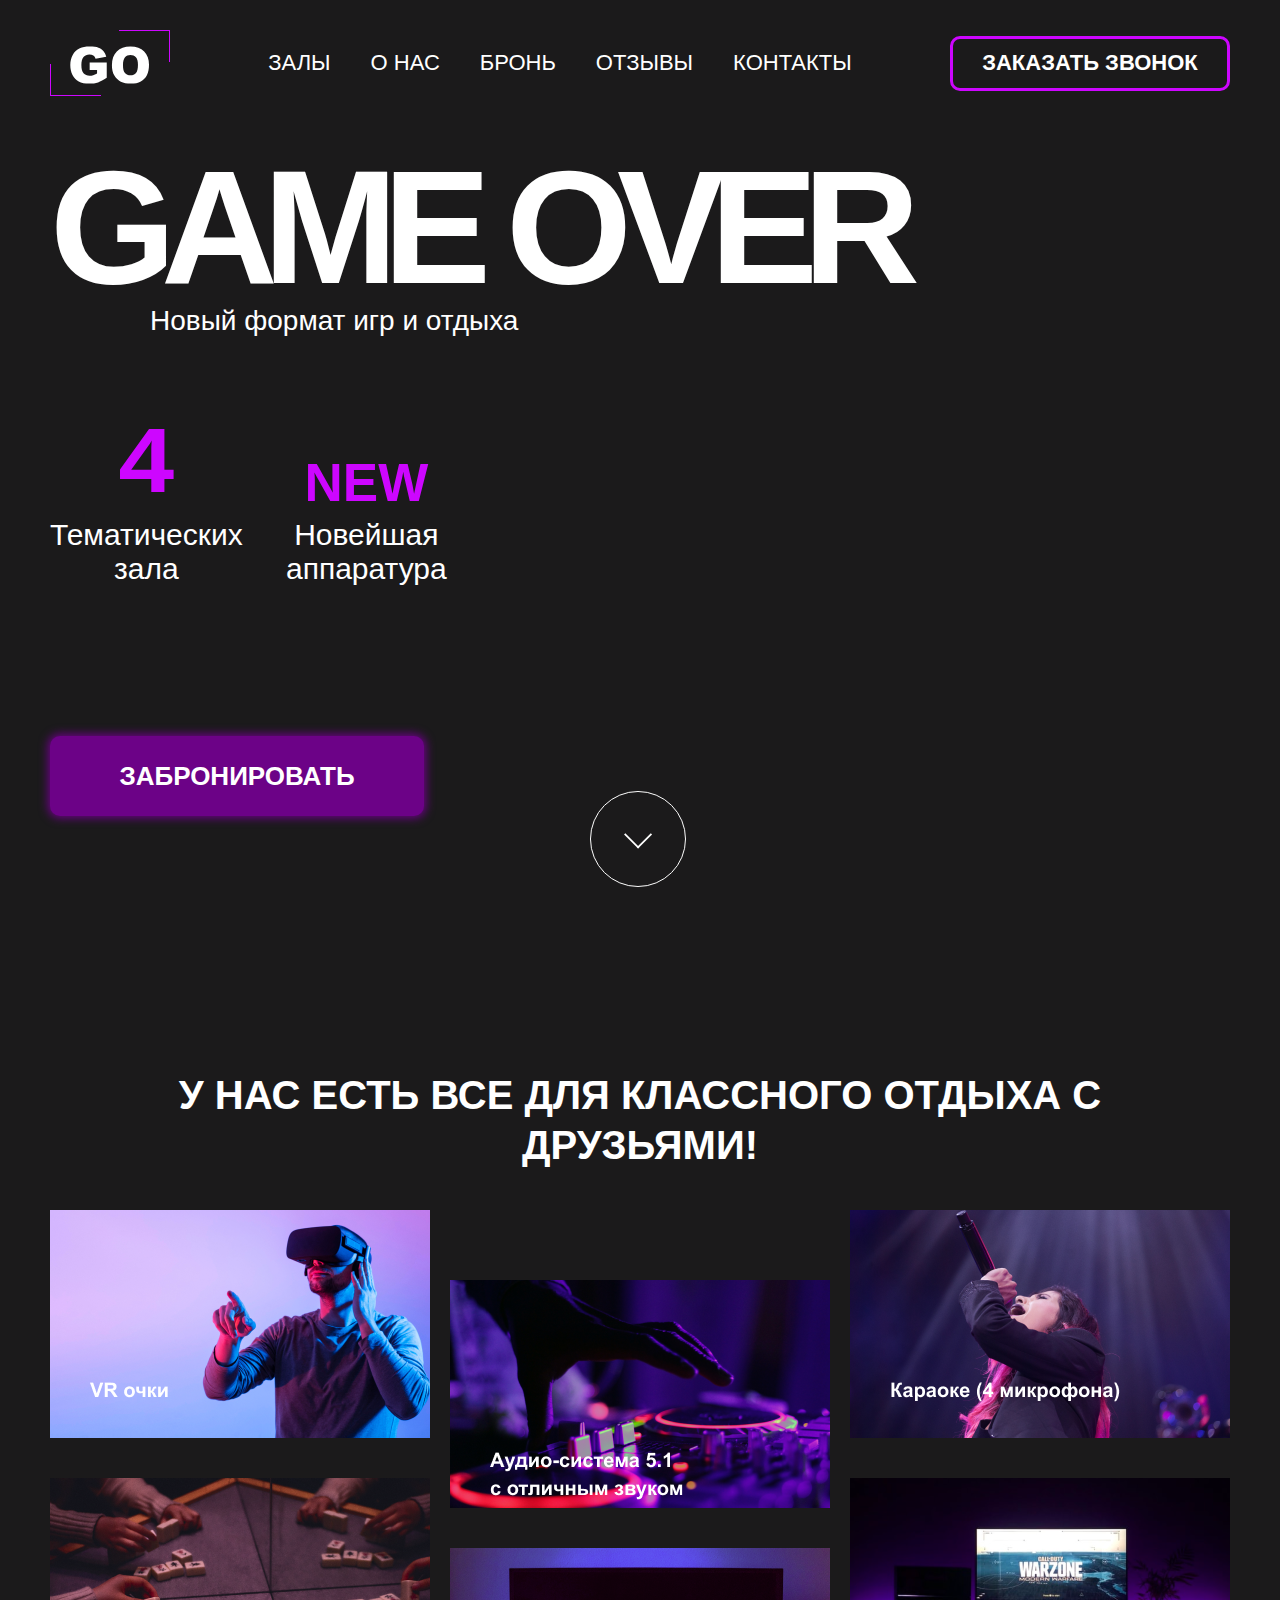
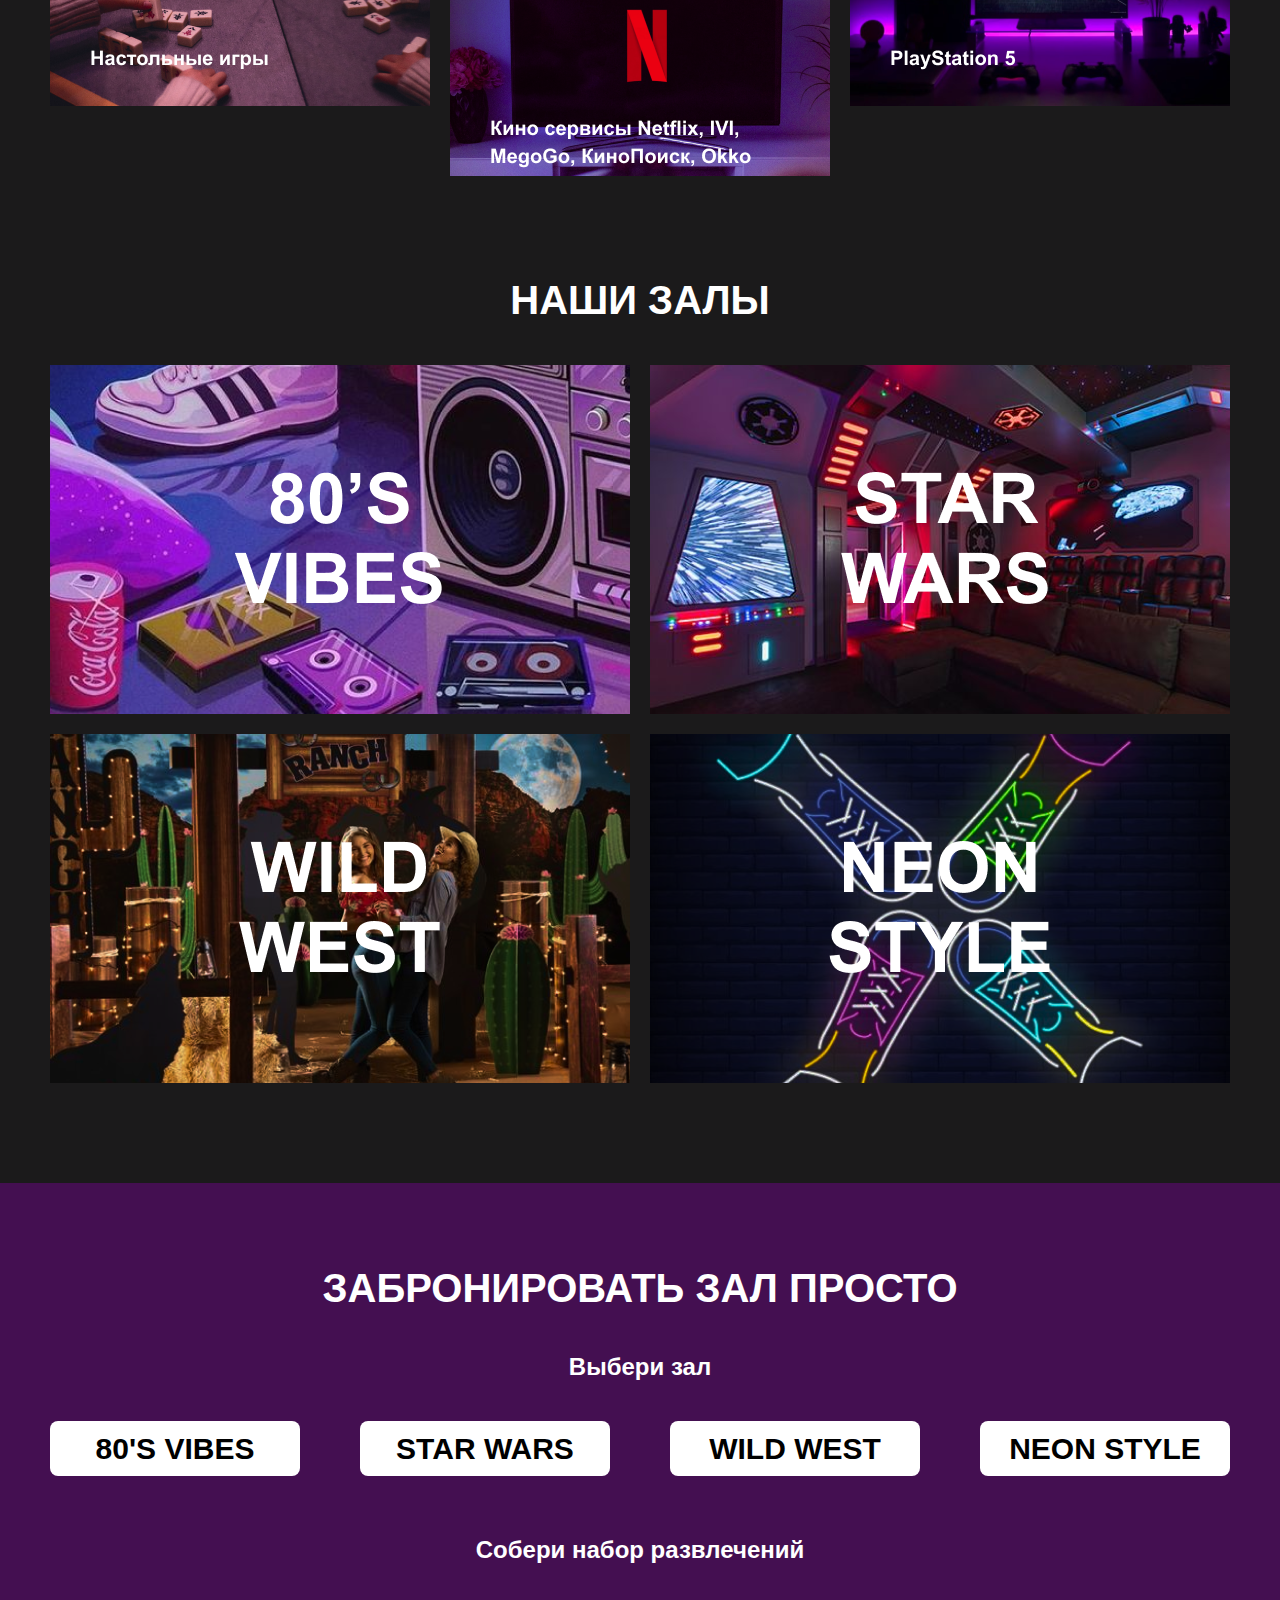
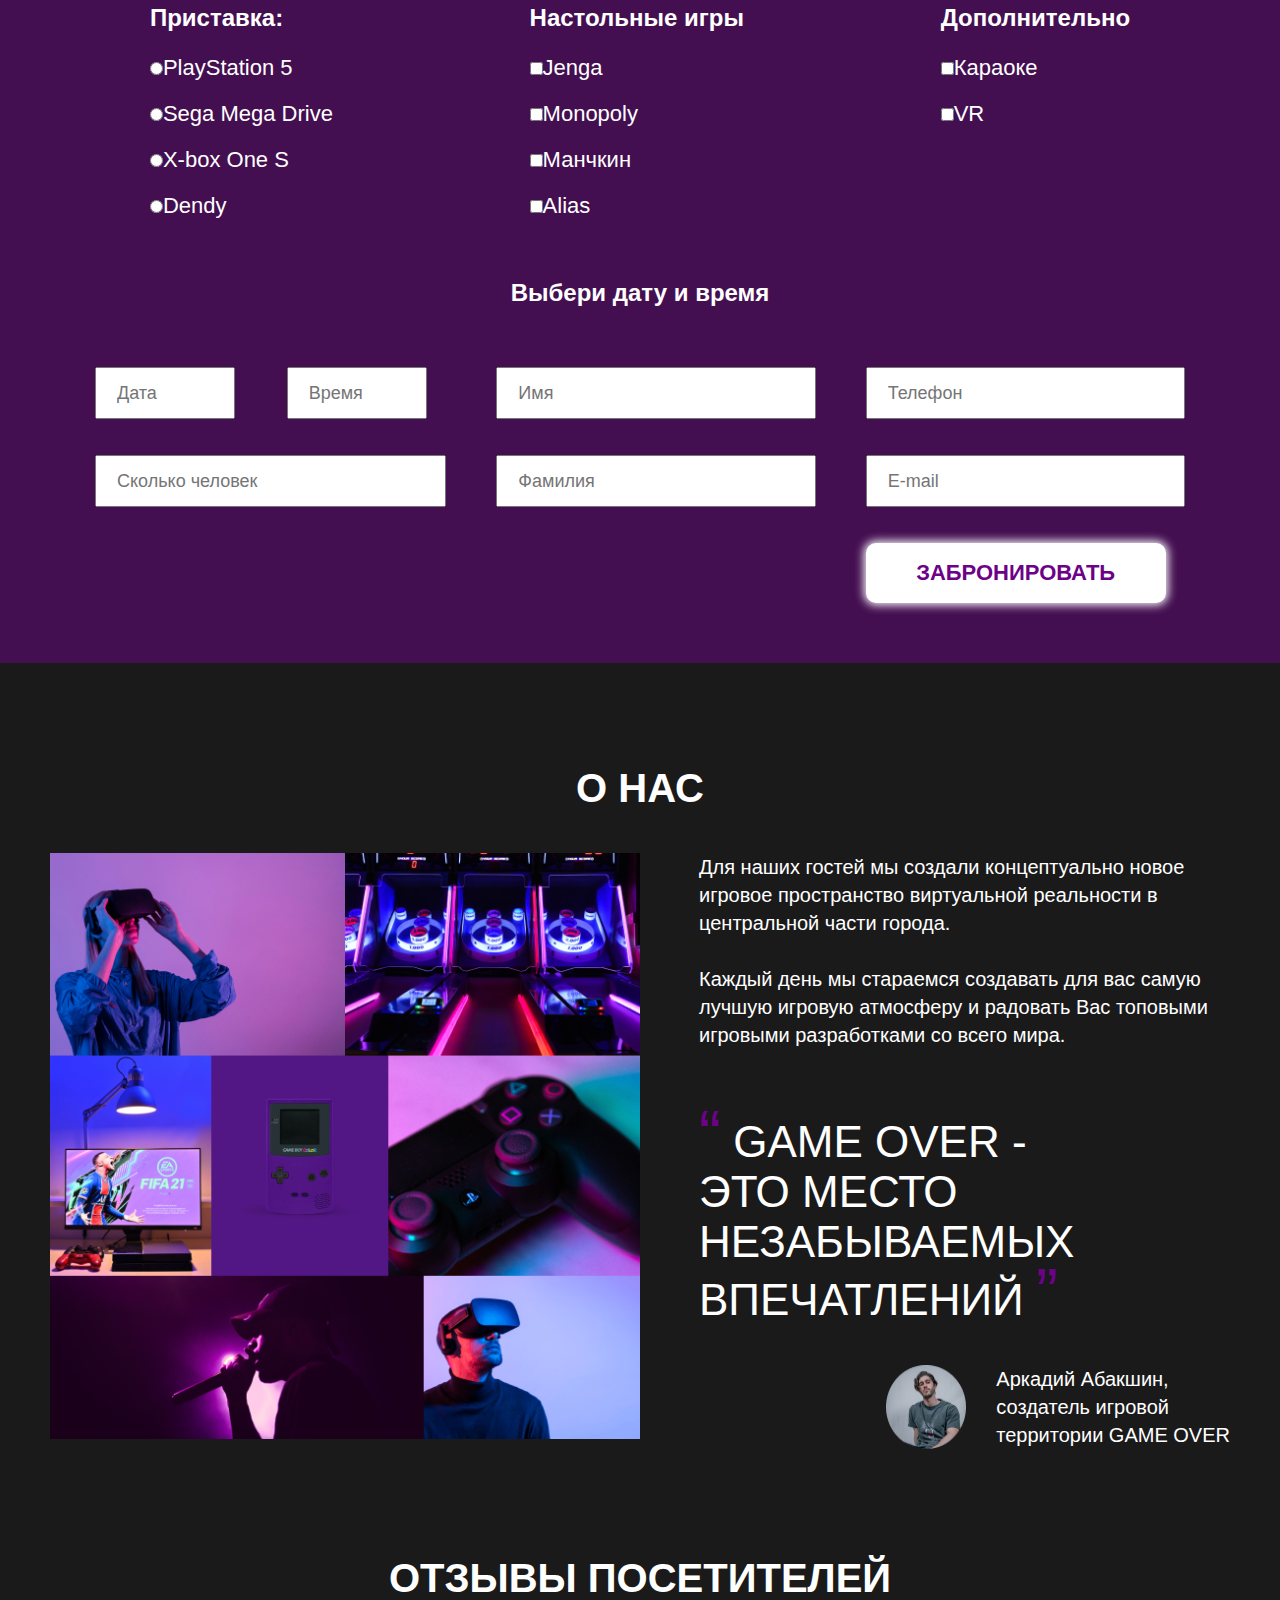
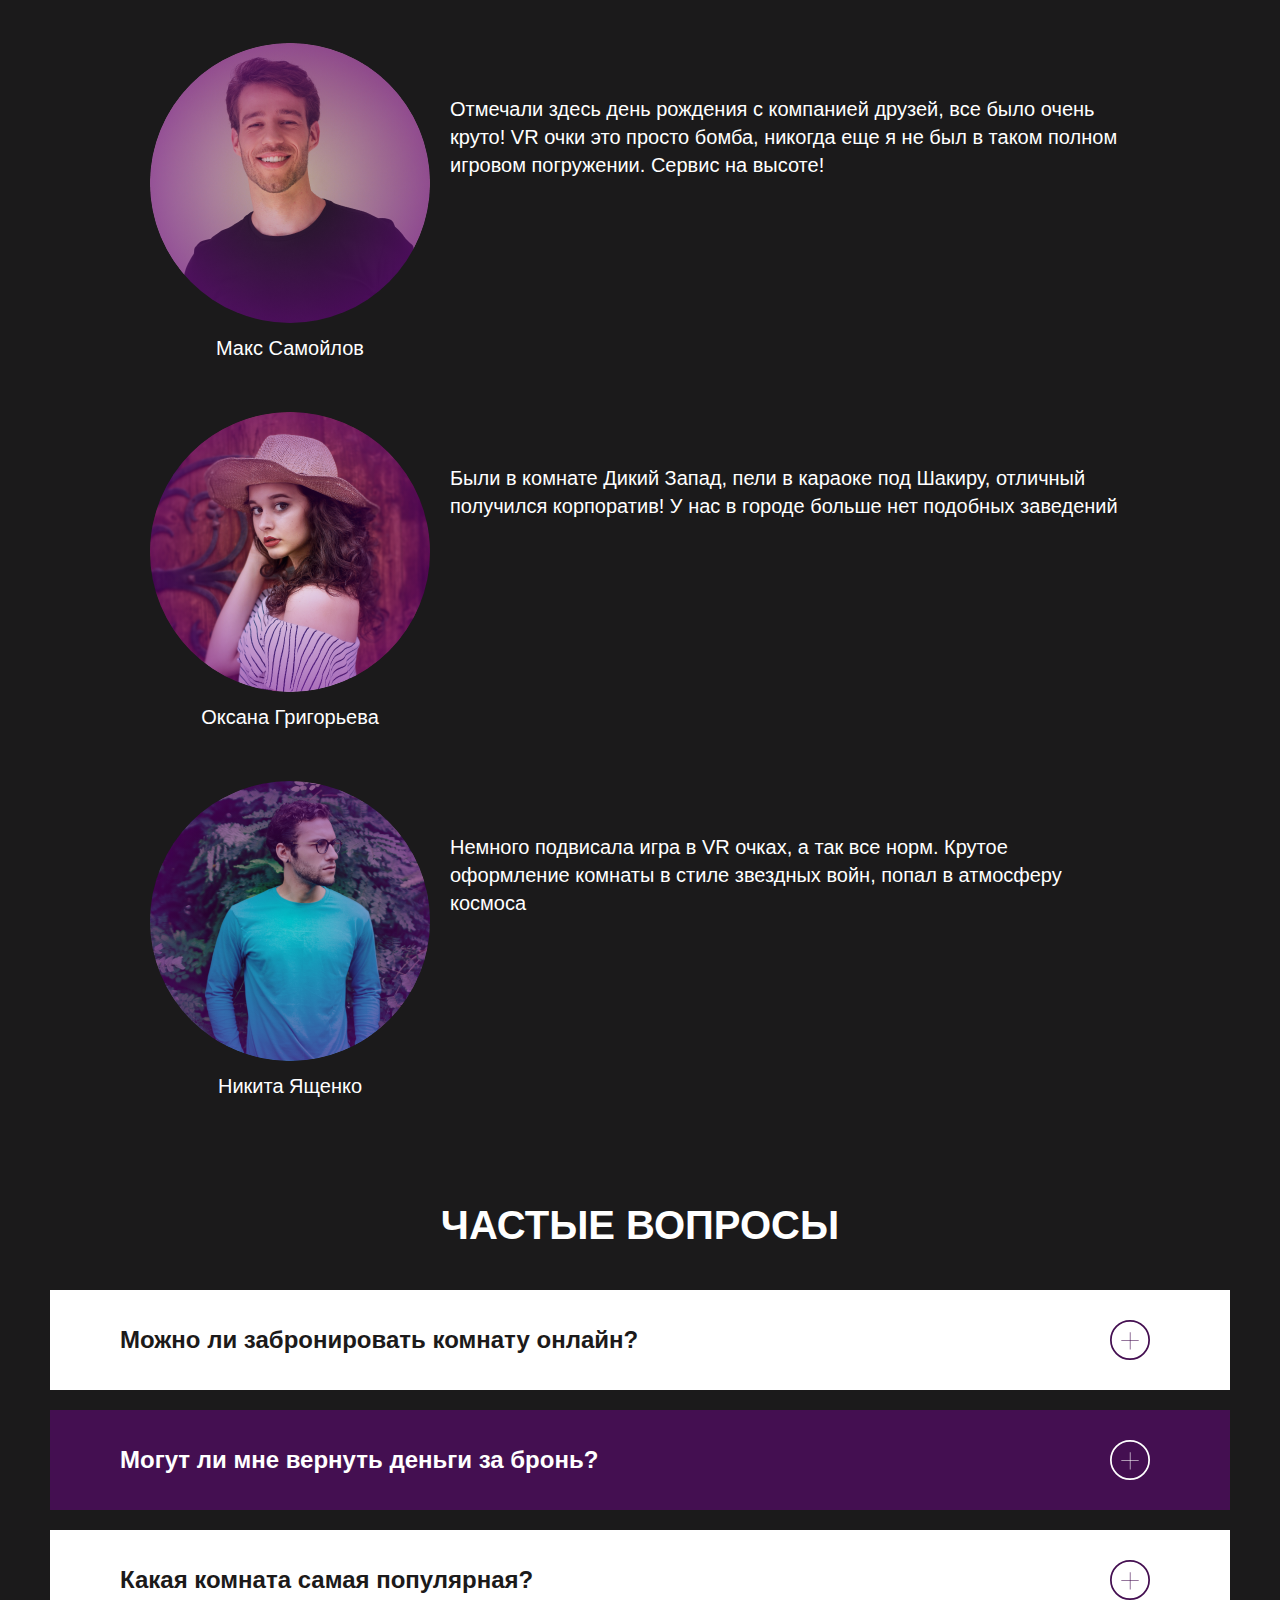
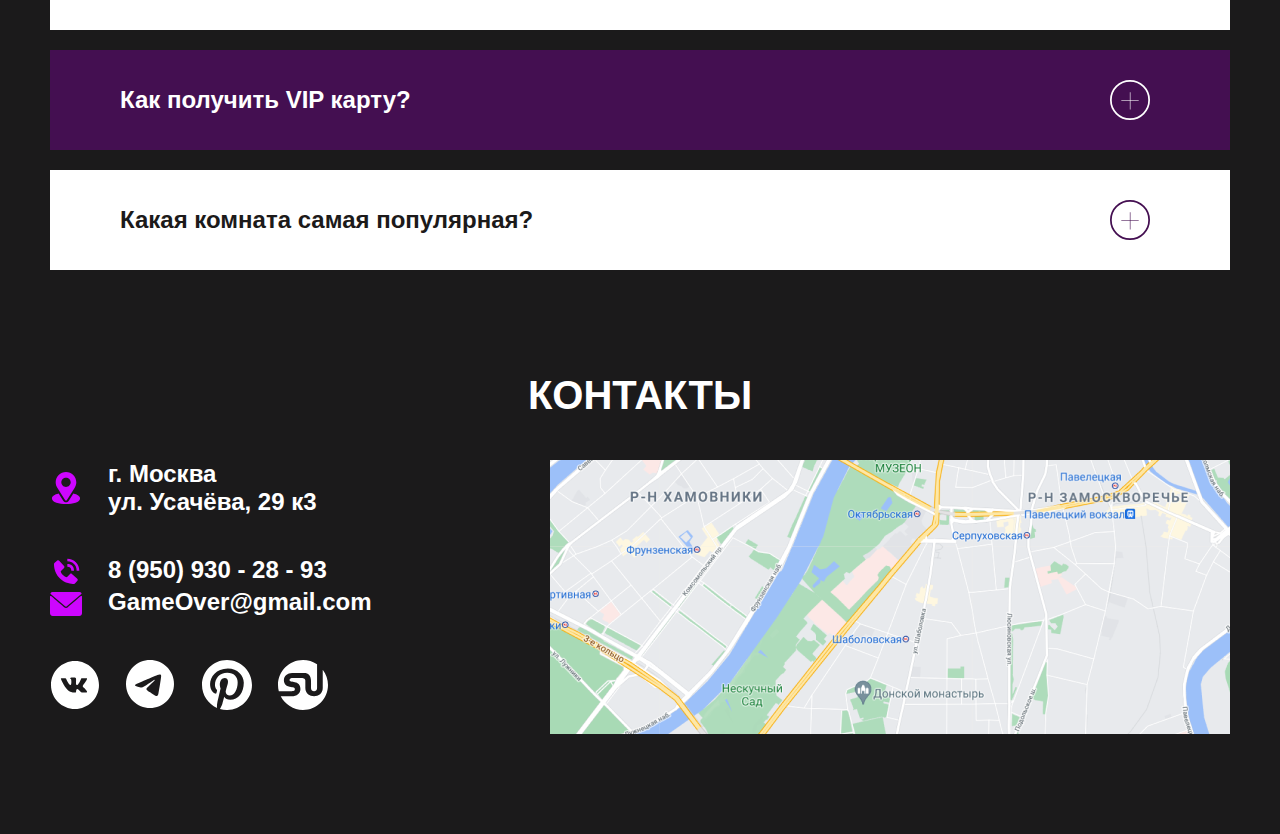
==== index.html @ 4928e621 "first commit" ====
<!DOCTYPE html>
<html lang="ru">
<head>
    <meta charset="UTF-8">
    <meta name="viewport" content="width=device-width, initial-scale=1.0">
    <title>Game Over</title>
    <link rel="stylesheet" href="styles/index.css">
    
</head>
<body>
    <div class="container">
        <header class="header">
            <div class="nav">
                <img src="nav/nav-img/menu.svg" alt="" class="nav__hidden">
                <img src="nav/nav-img/logo.svg" alt="header logo" class="nav__logo">
                <div class="nav__list">
                    <a href="#Rooms">Залы</a>
                    <a href="#About">О нас</a>
                    <a href="#Booking">Бронь</a>
                    <a href="#Rewiew">Отзывы</a>
                    <a href="#">Контакты</a>
                </div>
                <button class="nav__call-btn">Заказать Звонок</button>
            </div>
            <h1 class="header__title">Game over</h1>
            <p class="header__text">Новый формат игр и отдыха</p>
            <div class="header__block">
                <div class="block__first">
                    <span>
                        4
                    </span>
                    <p>Тематических зала</p>
                </div>
                <div class="block__second">
                    <span>
                        new
                    </span>
                    <p>Новейшая
                        аппаратура</p>
                </div>
            </div>
            <button onclick="location.href='#Booking'" class="header__call-btn">забронировать</button>
            <button onclick="location.href='#Rest'" class="header__scroll-btn"></button>
        </header>
    </div>
        <main class="main">
            <div class="container">
                <section id="Rest" class="rest">
                    <h2 class="rest__title">У нас есть все для классного отдыха с друзьями!</h2>
                    <div class="rest__img">
                        <img class="first_img img__scale" src="rest/rest-img/rest-1.png" alt="">
                        <img class="second_img img__scale" src="rest/rest-img/rest-2.png" alt="">
                        <img class="third_img img__scale" src="rest/rest-img/rest-3.png" alt="">
                        <img class="fourth_img img__scale" src="rest/rest-img/rest-4.png" alt="">
                        <img class="fifth_img img__scale" src="rest/rest-img/rest-5.png" alt="">
                        <img class="sixth_img img__scale" src="rest/rest-img/rest-6.png" alt="">
                    </div>
                </section>
                <section id="Rooms" class="rooms">
                    <h2 class="rooms__title">наши залы</h2>
                    <div class="rooms__img">
                        <a href="vibes/vibes.html">
                            <img src="rooms/rooms-img/rooms-1.png" alt="" class="rooms__img_first">
                        </a>
                        <a href="starwars/starwars.html">
                            <img src="rooms/rooms-img/rooms-2.png" alt="" class="rooms__img_second">
                        </a>
                        <a href="#">
                            <img src="rooms/rooms-img/rooms-3.png" alt="" class="rooms__img_third">
                        </a>
                        <a href="#">
                            <img src="rooms/rooms-img/rooms-4.png" alt="" class="rooms__img_fourth">
                        </a>
                    </div>
                </section>
            </div>
            <section id="Booking" class="booking">
                <div class="container">
                  <h2 class="booking__title">Забронировать зал просто</h2>
              
                  <form action="https://jsonplaceholder.typicode.com/posts" method="post" class="booking__form">
                    <fieldset class="booking__fieldset fieldset__room">
                      <legend class="booking__legend">Выбери зал</legend>

                        <input type="radio" name="room" class="booking__input booking__input-vibes" id="first-room" value="vibes">
                        <label for="first-room" class="vibes__btn">80's vibes</label>

                        <input type="radio" name="room" class="booking__input booking__input-starwars" id="second-room" value="StarWars">
                        <label for="second-room" class="starwars__btn">Star wars</label>

                        <input type="radio" name="room" class="booking__input booking__input-wildwest" id="third-room" value="WildWest">
                        <label for="third-room" class="wildwest__btn">wild west</label>

                        <input type="radio" name="room" class="booking__input booking__input-neonstyle" id="fourth-room" value="NeonStyle">
                        <label for="fourth-room" class="neonstyle__btn">neon style</label>

                    </fieldset>
                    <fieldset class="booking__fieldset fieldset__choose-entertainment">
                      <legend class="booking__legend">Собери набор развлечений</legend>
                      <fieldset class="booking__fieldset fieldset__console">
                        <legend class="booking__legend">Приставка:</legend>
                        <label class="booking__label">
                          <input type="radio" name="console" class="booking__input booking__input--radio" value="PlayStation">PlayStation 5
                        </label>
                        <label class="booking__label">
                          <input type="radio" name="console" class="booking__input booking__input--radio" value="SegaMegaDrive">Sega Mega Drive
                        </label>
                        <label class="booking__label">
                          <input type="radio" name="console" class="booking__input booking__input--radio" value="XBox">X-box One S
                        </label>
                        <label class="booking__label">
                          <input type="radio" name="console" class="booking__input booking__input--radio" value="Dendy">Dendy
                        </label>
                      </fieldset>
                      <fieldset class="booking__fieldset fieldset__table-game">
                        <legend class="booking__legend">Настольные игры</legend>
                        <label class="booking__label">
                          <input type="checkbox" name="table-game" class="booking__input booking__input--checkbox" value="Jenga">Jenga
                        </label>
                        <label class="booking__label">
                          <input type="checkbox" name="table-game" class="booking__input booking__input--checkbox" value="Monopoly">Monopoly
                        </label>
                        <label class="booking__label">
                          <input type="checkbox" name="table-game" class="booking__input booking__input--checkbox" value="Manchkin">Манчкин
                        </label>
                        <label class="booking__label">
                          <input type="checkbox" name="table-game" class="booking__input booking__input--checkbox" value="Alias">Alias
                        </label>
                      </fieldset>
                      <fieldset class="booking__fieldset fieldset__extra">
                        <legend class="booking__legend">Дополнительно</legend>
                        <label class="booking__label">
                          <input type="checkbox" name="extra" class="booking__input booking__input--checkbox" value="Karaoke">Караоке
                        </label>
                        <label class="booking__label">
                          <input type="checkbox" name="extra" class="booking__input booking__input--checkbox" value="VR">VR
                        </label>
                      </fieldset>
                    </fieldset>
                    <fieldset class="booking__fieldset fieldset__user-data">
                        <legend class="booking__legend">Выбери дату и время</legend>

                        <input input type="text" name="date" placeholder="Дата"
                        onfocus="(this.type='date')"
                        onblur="(this.type='text')" class="booking__input input__date" placeholder="Дата" required>

                        <input type="text" name="time" placeholder="Время"
                        onfocus="(this.type='time')"
                        onblur="(this.type='text')"
                        class="booking__input input__time" required>

                        <input type="text" name="name" class="booking__input input__name" placeholder="Имя" required>

                        <input type="text" name="phone" 
                        class="booking__input input__number" placeholder="Телефон" required>

                        <input type="number" name="person-number" min="1" max="12" class="booking__input input__person" placeholder="Сколько человек" required>

                        <input type="text" name="Surname" class="booking__input input__surname" placeholder="Фамилия" required>

                        <input type="text" name="mail" class="booking__input input__mail" placeholder="E-mail" required>

                        <button type="submit"  class="booking__submit">Забронировать</button>
                    </fieldset>
                  </form>
                </div>
            </section>
            <div class="container">
                <section id="About" class="about">
                    <h2 class="about__title">О нас</h2>
                    <div class="about-block">
                        <div class="about-block__photo">
                            <img src="about/about-img/about-1.png" alt="about-block__group" >
                        </div>
                        <div class="about-block__vertical">
                            <p class="about-block__description">
                                Для наших гостей мы создали концептуально новое игровое пространство виртуальной реальности  в центральной части города.
                                <br><br>
                                Каждый день мы стараемся создавать для вас самую лучшую игровую атмосферу и радовать Вас топовыми игровыми разработками со всего мира.
                            </p>
                            <div class="about-block__quote">
                                    <p class="about-block__text">
                                        <span class="text__quote">
                                            GAME OVER  - <br> это место незабываемых впечатлений
                                        </span>
                                    </p>
                                <div class="about-block__quote-main-person main-person">
                                    <img src="about/about-img/owner-photo.png" alt="Аркадий Абашкин" class="main-person__img">
                                    <p class="main-person__info">
                                        Аркадий Абакшин,<br>создатель игровой<br> территории GAME OVER
                                    </p>
                                </div>
                            </div> 
                        </div>
                    </div> 
                    <div class="about-block__quote-hidden">
                        <p class="about-block__text">
                            <span class="text__quote">
                                GAME OVER  - это место незабываемых впечатлений
                            </span>
                        </p>
                    <div class="about-block__quote-main-person-hidden">
                        <img src="about/about-img/owner-photo.png" alt="Аркадий Абашкин" class="main-person__img">
                        <p class="main-person__info">
                            Аркадий Абакшин,<br>создатель игровой<br> территории GAME OVER
                        </p>
                    </div>
                </section>
                <section id="Rewiew" class="rewiew">
                    <h2 class="rewiew__titile">Отзывы посетителей</h2>
                    <div class="rewiew__first rewiew__block">
                        <div class="first__person">
                            <div class="image__wrapper">
                                <img src="rewiew/rewiew-img/first-rewiew.png" alt="">
                            </div>
                            <p>Макс Самойлов</p>
                        </div>
                        <p class="first__text">Отмечали здесь день рождения с компанией друзей, все было очень круто! VR очки это просто бомба, никогда еще я не был в таком полном игровом погружении. Сервис на высоте!</p>
                    </div>
                    <div class="rewiew__second rewiew__block">
                        <div class="second__person">
                            <div class="image__wrapper">
                                <img src="rewiew/rewiew-img/second-rewiew.png"                              alt="">                                
                            </div>
                            <p>Оксана Григорьева</p>
                        </div>
                        <p class="second__text">
                            Были в комнате Дикий Запад, пели в караоке под Шакиру, отличный получился корпоратив! У нас в городе больше нет подобных заведений
                        </p>
                    </div>
                    <div class="rewiew__third rewiew__block">
                        <div class="third__person">
                            <div class="image__wrapper">
                                <img src="rewiew/rewiew-img/third-rewiew.png" alt="">
                            </div>
                            <p>Никита Ященко</p>
                        </div>
                        <p class="third__text">
                            Немного подвисала игра в VR очках, а так все норм. Крутое оформление комнаты в стиле звездных войн, попал в атмосферу космоса
                        </p>
                    </div>
                </section>
                <section class="faq">
                    <h2 class="faq__title">
                        Частые вопросы
                    </h2>
                    <p class="faq__question">
                        Можно ли забронировать комнату онлайн?
                    </p>
                    <p class="faq__question">
                        Могут ли мне вернуть деньги за бронь?
                    </p>
                    <p class="faq__question">
                        Какая комната самая популярная?
                    </p>
                    <p class="faq__question">
                        Как получить VIP карту?
                    </p>
                    <p class="faq__question">
                        Какая комната самая популярная?
                    </p>
                </section>
            </div>
        </main>
        <div class="container">
            <footer class="contacts">
                <h2 class="contacts__title">контакты</h2>
                <div class="flex__container">
                    <div class="contacts__group">
                        <div class="contacts__location">
                            <img src="contacts/contacts-img/pointer.svg" alt="">
                            <p>г. Москва
                                <br>
                                ул. Усачёва, 29 к3</p>
                        </div>
                        <div class="contacts__phone">
                            <img src="contacts/contacts-img/phone.svg" alt="">
                            <p>8 (950) 930 - 28 - 93</p>
                        </div>
                        <div class="contacts__mail">
                            <img src="contacts/contacts-img/mail.svg" alt="">
                            <p>GameOver@gmail.com</p>
                        </div>
                        <div class="contacts__social">
                            <img src="contacts/contacts-img/social-vk.svg" alt=""><img src="contacts/contacts-img/social-telegram.svg" alt=""><img src="contacts/contacts-img/social-pinterest.svg" alt=""><img src="contacts/contacts-img/social-stumbleupon.svg" alt="">
                        </div>
                    </div>
                    <div class="contacts__img">
                        <img src="contacts/contacts-img/map.png" alt="">
                    </div>
                </div>
                
                
            </footer>
        </div>
</body>
</html>
---- styles/index.css ----
@import 'normalize.css';
@import 'style.css';
@import '../header/header.css';
@import '../nav/nav.css';
@import '../rest/rest.css';
@import '../rooms/rooms.css';
@import '../booking/booking.css';
@import '../about/about.css';
@import '../rewiew/rewiew.css';
@import '../faq/faq.css';
@import '../contacts/contacts.css';
@import '../vibes/header-vibes/header-vibes.css';
@import '../vibes/about-vibes/about__vibes.css';
@import '../vibes/other-vibes/other-vibes.css';
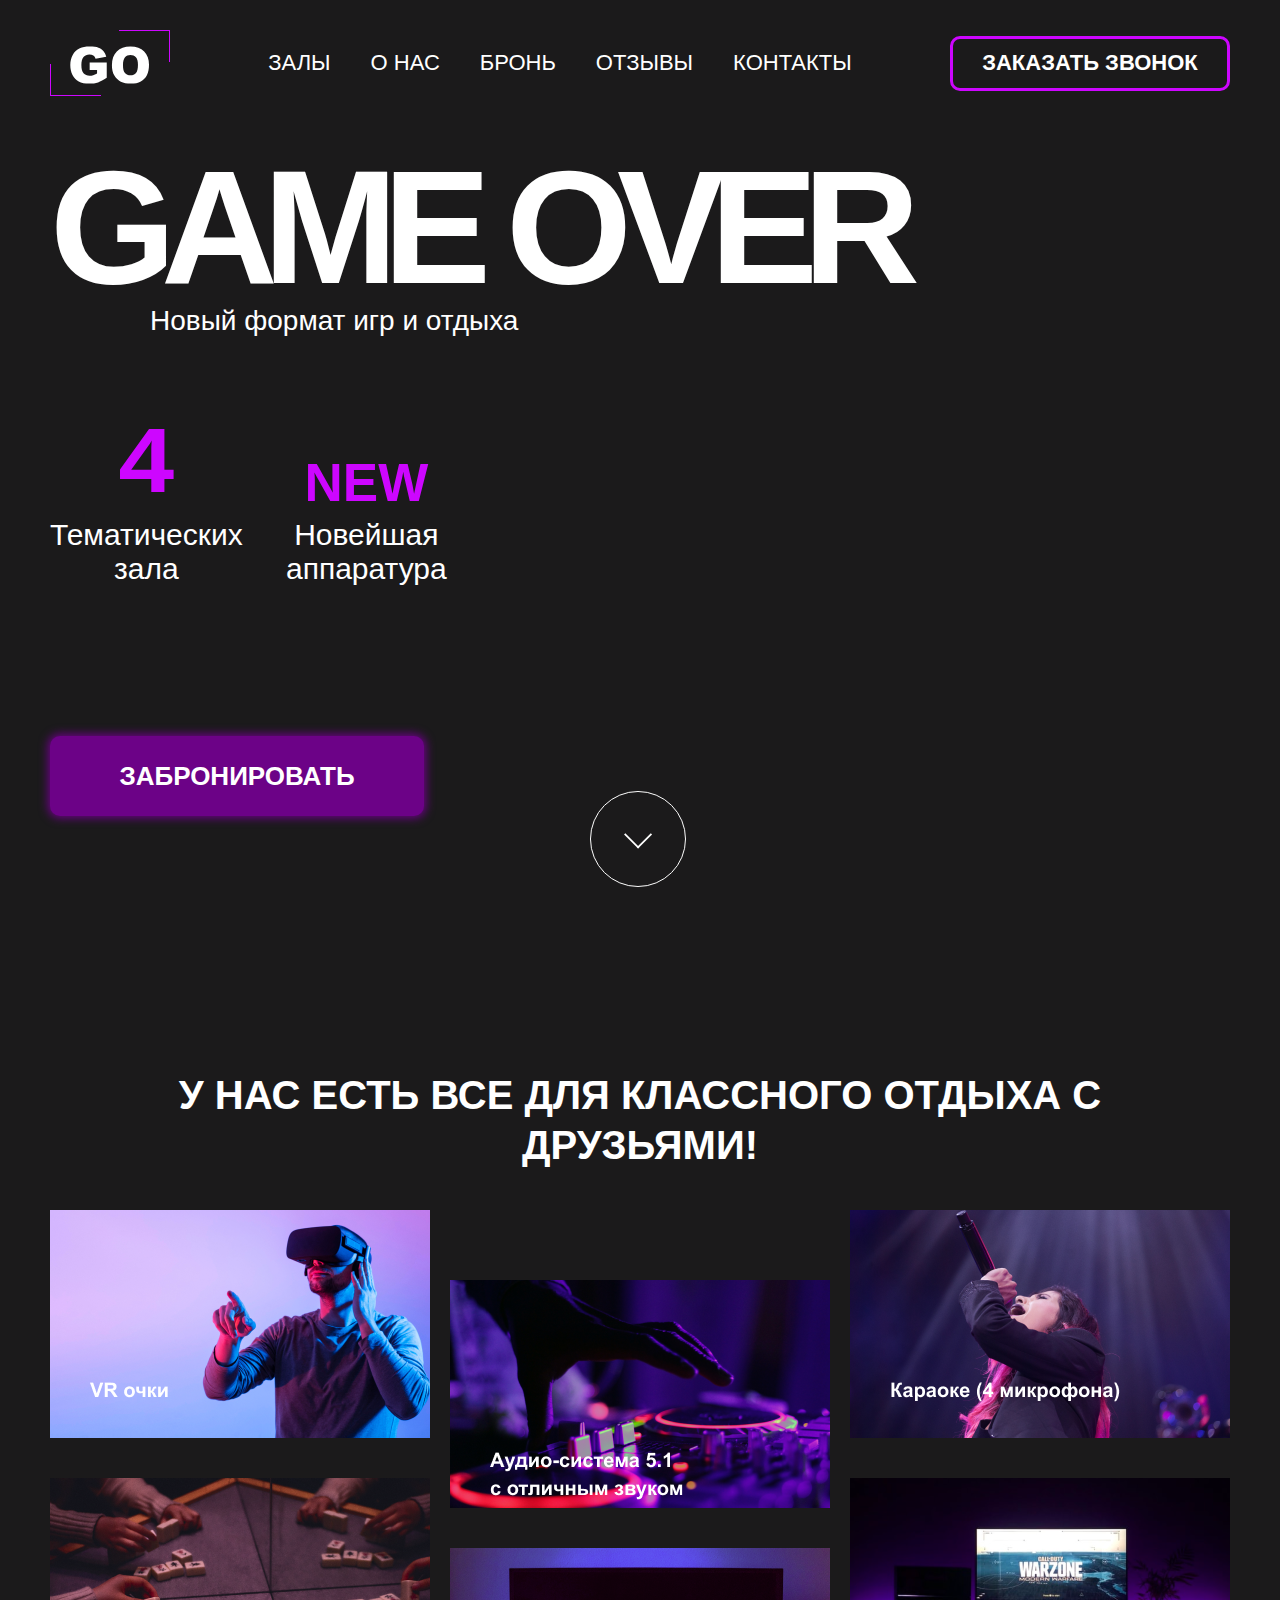
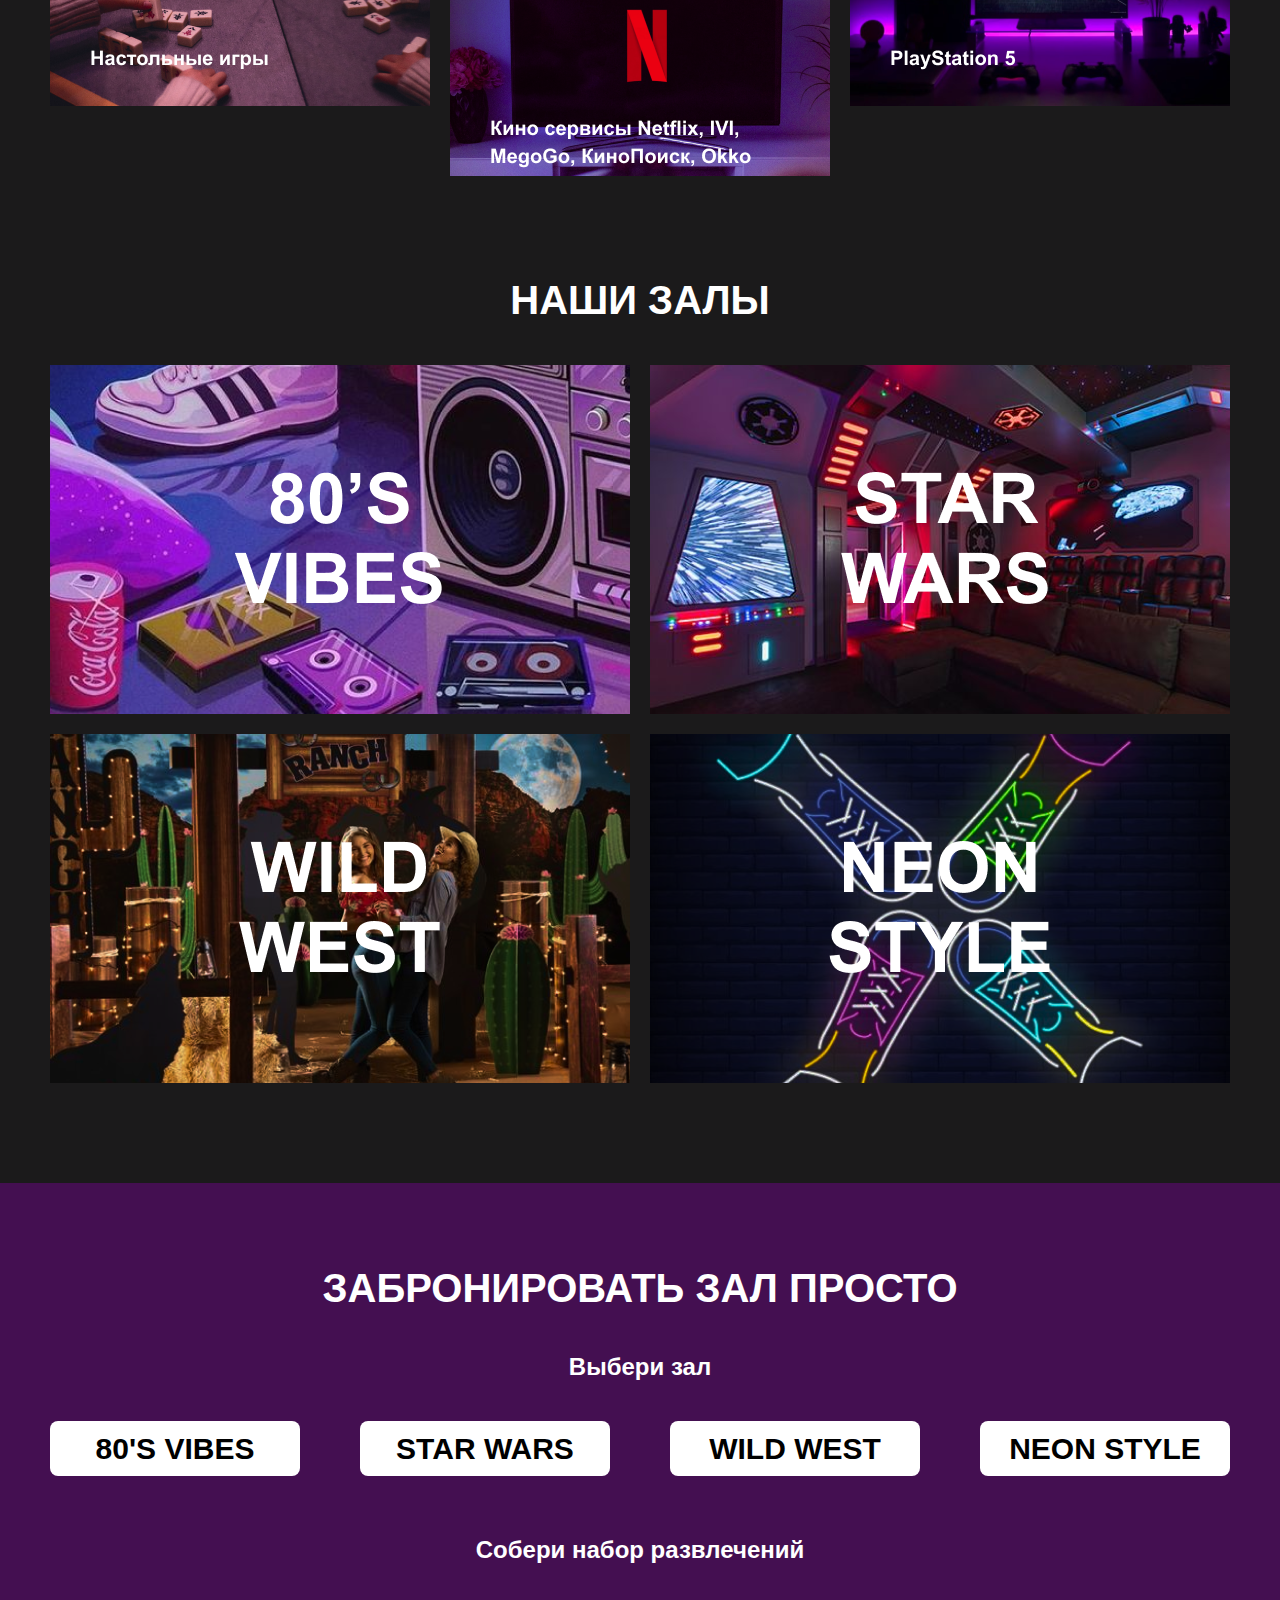
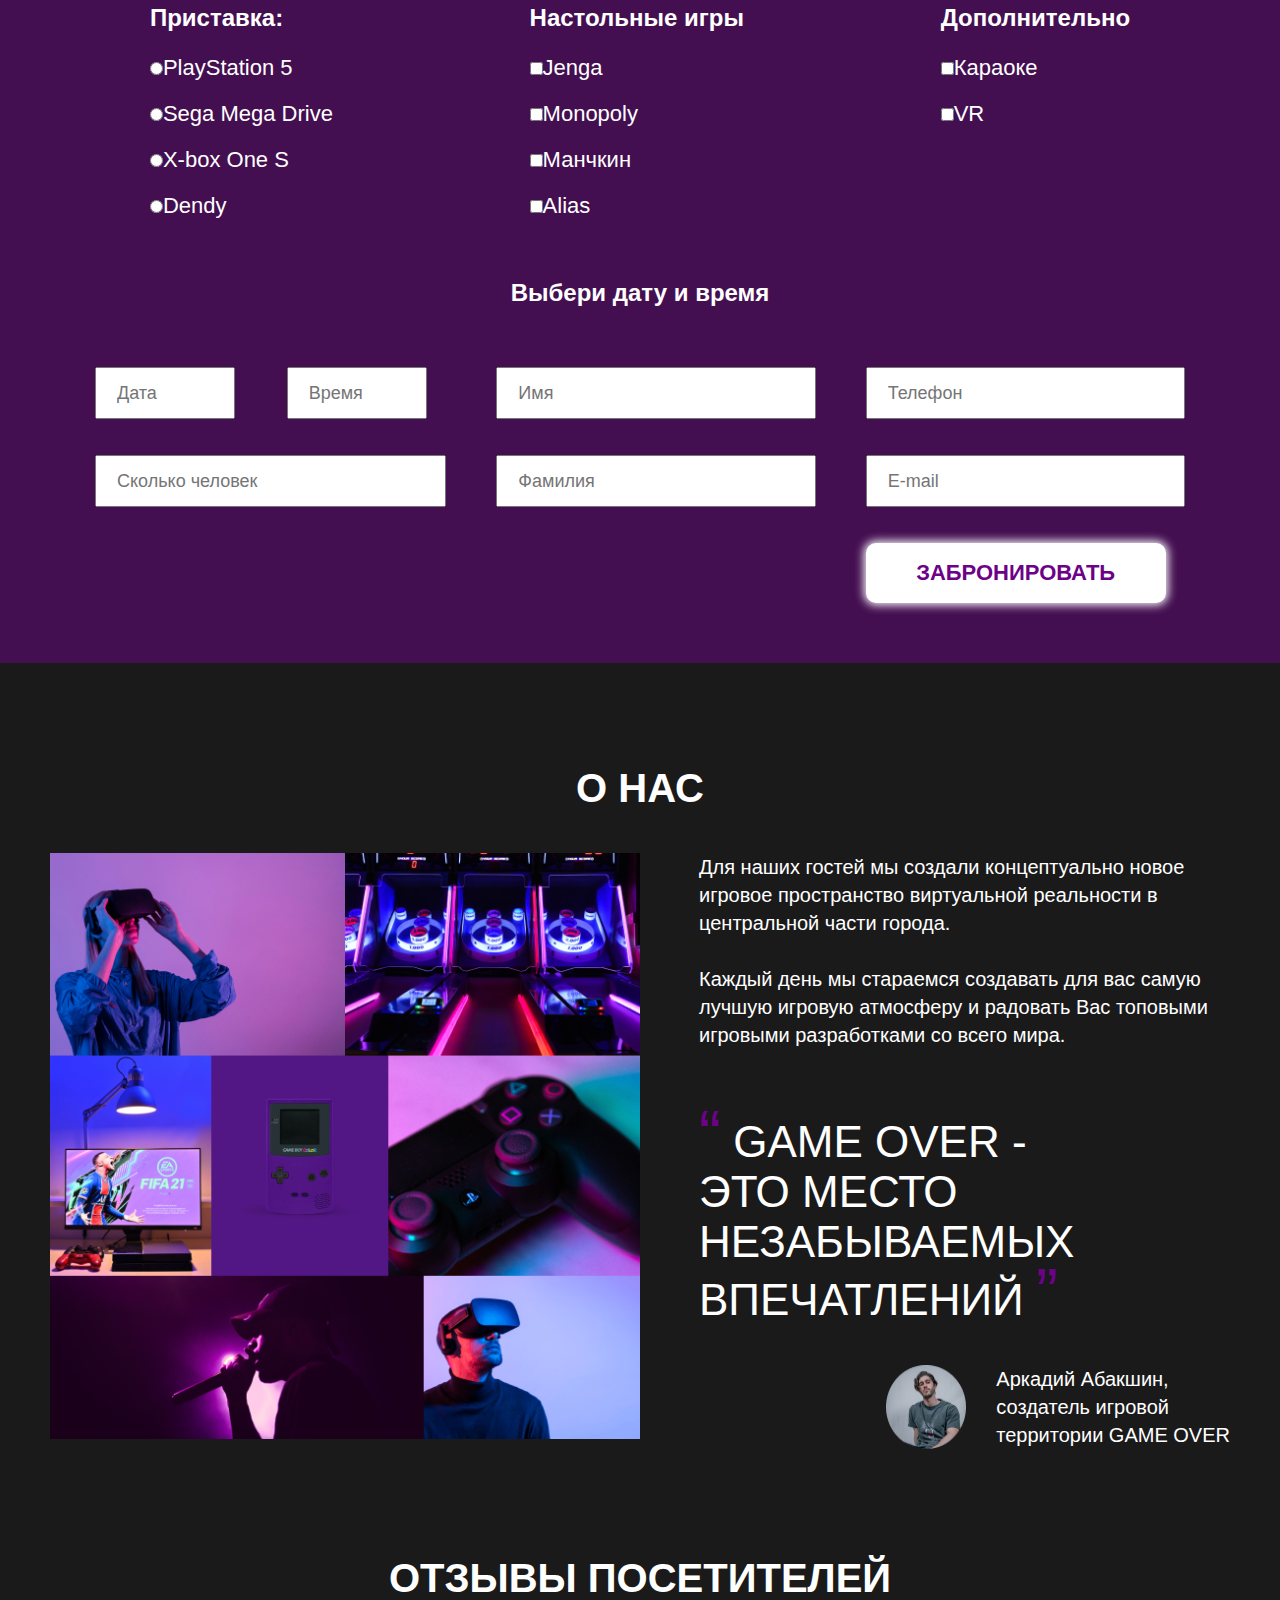
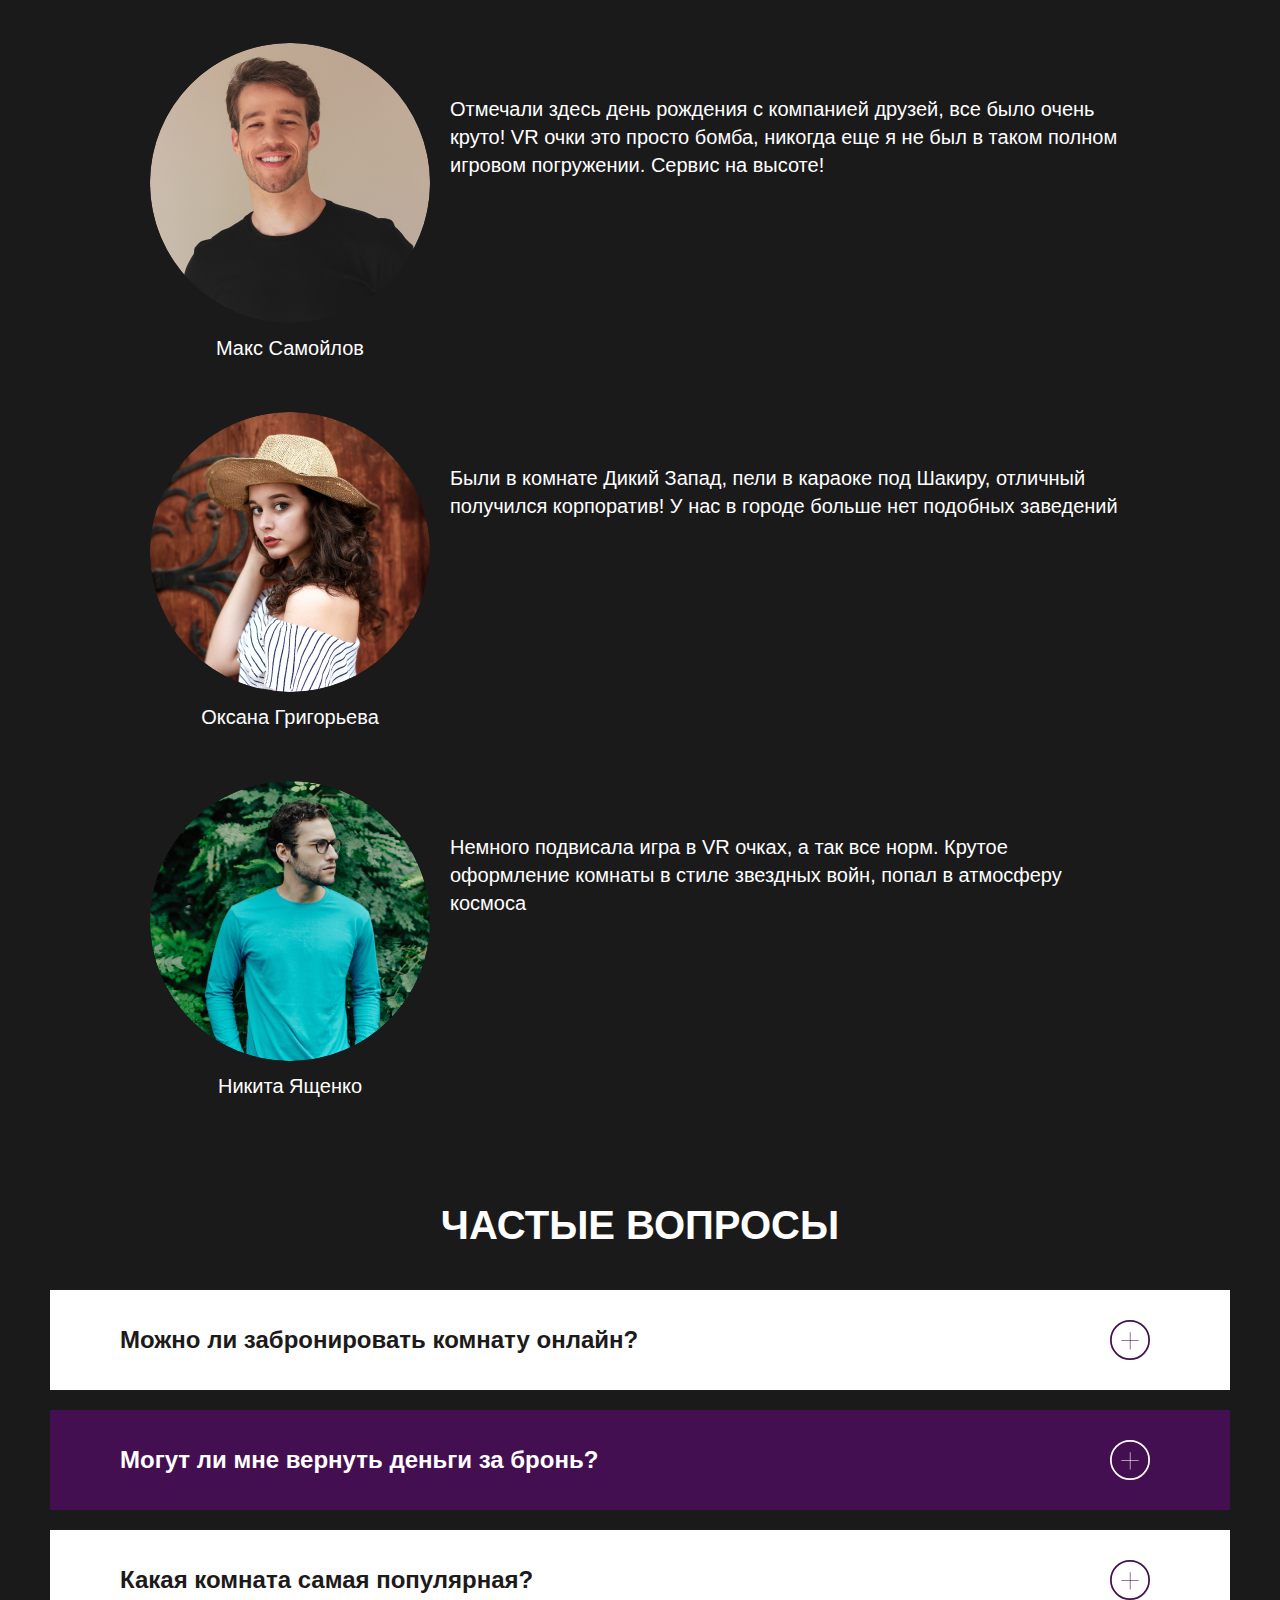
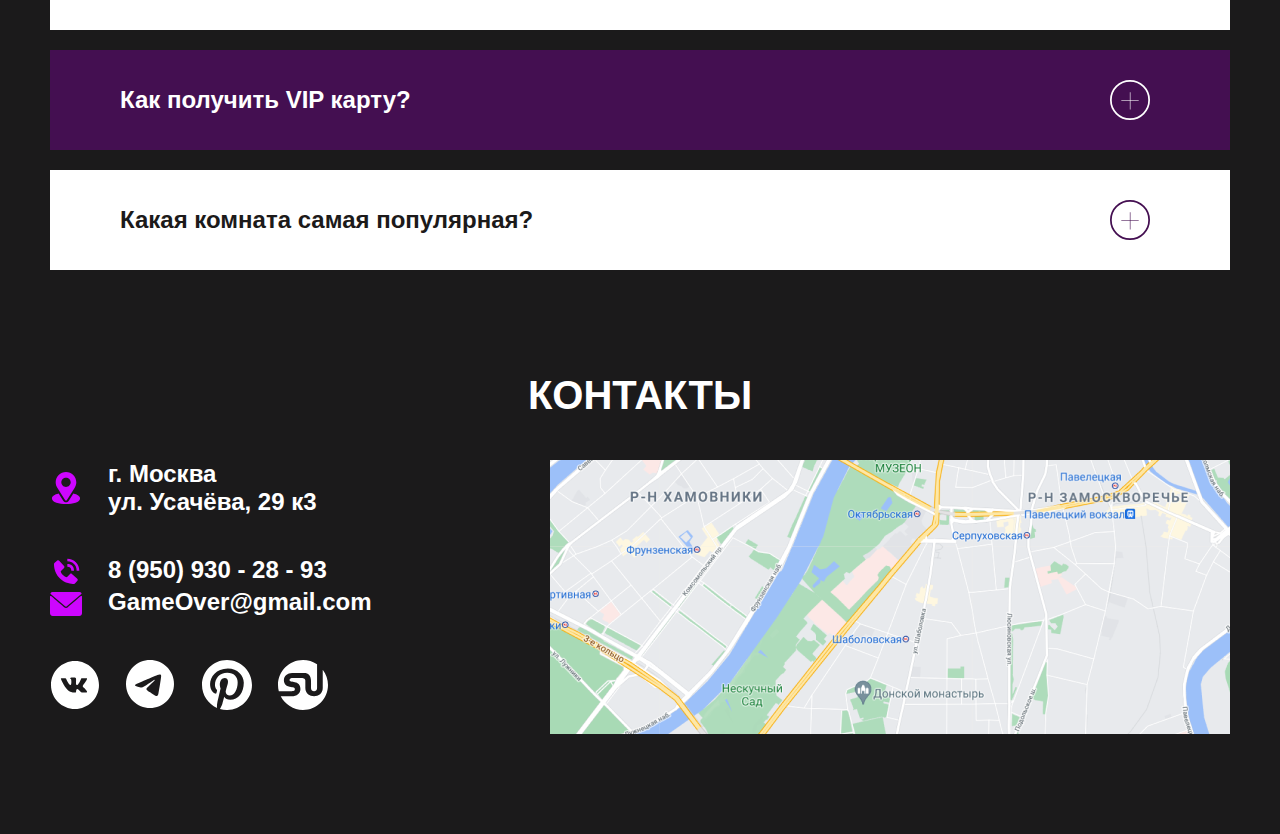
==== commit 43685943: "second commit" ====
--- a/index.html
+++ b/index.html
@@ -25,13 +25,13 @@
             <h1 class="header__title">Game over</h1>
             <p class="header__text">Новый формат игр и отдыха</p>
             <div class="header__block">
-                <div class="block__first">
+                <div class="header__block-first">
                     <span>
                         4
                     </span>
                     <p>Тематических зала</p>
                 </div>
-                <div class="block__second">
+                <div class="header__block-second">
                     <span>
                         new
                     </span>
@@ -45,31 +45,31 @@
     </div>
         <main class="main">
             <div class="container">
-                <section id="Rest" class="rest">
+                <section id="Rest" class="main__section rest">
                     <h2 class="rest__title">У нас есть все для классного отдыха с друзьями!</h2>
                     <div class="rest__img">
-                        <img class="first_img img__scale" src="rest/rest-img/rest-1.png" alt="">
-                        <img class="second_img img__scale" src="rest/rest-img/rest-2.png" alt="">
-                        <img class="third_img img__scale" src="rest/rest-img/rest-3.png" alt="">
-                        <img class="fourth_img img__scale" src="rest/rest-img/rest-4.png" alt="">
-                        <img class="fifth_img img__scale" src="rest/rest-img/rest-5.png" alt="">
-                        <img class="sixth_img img__scale" src="rest/rest-img/rest-6.png" alt="">
+                        <img class="rest__img-first img-scale" src="rest/rest-img/rest-1.png" alt="">
+                        <img class="rest__img-second img-scale" src="rest/rest-img/rest-2.png" alt="">
+                        <img class="rest__img-third img-scale" src="rest/rest-img/rest-3.png" alt="">
+                        <img class="rest__img-fourth img-scale" src="rest/rest-img/rest-4.png" alt="">
+                        <img class="rest__img-fifth img-scale" src="rest/rest-img/rest-5.png" alt="">
+                        <img class="rest__img-sixth img-scale" src="rest/rest-img/rest-6.png" alt="">
                     </div>
                 </section>
                 <section id="Rooms" class="rooms">
                     <h2 class="rooms__title">наши залы</h2>
                     <div class="rooms__img">
                         <a href="vibes/vibes.html">
-                            <img src="rooms/rooms-img/rooms-1.png" alt="" class="rooms__img_first">
+                            <img src="rooms/rooms-img/rooms-1.png" alt="" class="rooms__img-first">
                         </a>
                         <a href="starwars/starwars.html">
-                            <img src="rooms/rooms-img/rooms-2.png" alt="" class="rooms__img_second">
+                            <img src="rooms/rooms-img/rooms-2.png" alt="" class="rooms__img-second">
                         </a>
                         <a href="#">
-                            <img src="rooms/rooms-img/rooms-3.png" alt="" class="rooms__img_third">
+                            <img src="rooms/rooms-img/rooms-3.png" alt="" class="rooms__img-third">
                         </a>
                         <a href="#">
-                            <img src="rooms/rooms-img/rooms-4.png" alt="" class="rooms__img_fourth">
+                            <img src="rooms/rooms-img/rooms-4.png" alt="" class="rooms__img-fourth">
                         </a>
                     </div>
                 </section>
@@ -79,25 +79,25 @@
                   <h2 class="booking__title">Забронировать зал просто</h2>
               
                   <form action="https://jsonplaceholder.typicode.com/posts" method="post" class="booking__form">
-                    <fieldset class="booking__fieldset fieldset__room">
+                    <fieldset class="booking__fieldset fieldset-room">
                       <legend class="booking__legend">Выбери зал</legend>
 
                         <input type="radio" name="room" class="booking__input booking__input-vibes" id="first-room" value="vibes">
-                        <label for="first-room" class="vibes__btn">80's vibes</label>
+                        <label for="first-room" class="booking__input-vibes-btn">80's vibes</label>
 
                         <input type="radio" name="room" class="booking__input booking__input-starwars" id="second-room" value="StarWars">
-                        <label for="second-room" class="starwars__btn">Star wars</label>
+                        <label for="second-room" class="booking__input-starwars-btn">Star wars</label>
 
                         <input type="radio" name="room" class="booking__input booking__input-wildwest" id="third-room" value="WildWest">
-                        <label for="third-room" class="wildwest__btn">wild west</label>
+                        <label for="third-room" class="booking__input-wildwest-btn">wild west</label>
 
                         <input type="radio" name="room" class="booking__input booking__input-neonstyle" id="fourth-room" value="NeonStyle">
-                        <label for="fourth-room" class="neonstyle__btn">neon style</label>
+                        <label for="fourth-room" class="booking__input-neonstyle-btn">neon style</label>
 
                     </fieldset>
-                    <fieldset class="booking__fieldset fieldset__choose-entertainment">
+                    <fieldset class="booking__fieldset booking__fieldset-choose">
                       <legend class="booking__legend">Собери набор развлечений</legend>
-                      <fieldset class="booking__fieldset fieldset__console">
+                      <fieldset class="booking__fieldset booking__fieldset-console">
                         <legend class="booking__legend">Приставка:</legend>
                         <label class="booking__label">
                           <input type="radio" name="console" class="booking__input booking__input--radio" value="PlayStation">PlayStation 5
@@ -112,7 +112,7 @@
                           <input type="radio" name="console" class="booking__input booking__input--radio" value="Dendy">Dendy
                         </label>
                       </fieldset>
-                      <fieldset class="booking__fieldset fieldset__table-game">
+                      <fieldset class="booking__fieldset booking__fieldset-tablegame">
                         <legend class="booking__legend">Настольные игры</legend>
                         <label class="booking__label">
                           <input type="checkbox" name="table-game" class="booking__input booking__input--checkbox" value="Jenga">Jenga
@@ -127,7 +127,7 @@
                           <input type="checkbox" name="table-game" class="booking__input booking__input--checkbox" value="Alias">Alias
                         </label>
                       </fieldset>
-                      <fieldset class="booking__fieldset fieldset__extra">
+                      <fieldset class="booking__fieldset booking__fieldset-extra">
                         <legend class="booking__legend">Дополнительно</legend>
                         <label class="booking__label">
                           <input type="checkbox" name="extra" class="booking__input booking__input--checkbox" value="Karaoke">Караоке
@@ -137,28 +137,26 @@
                         </label>
                       </fieldset>
                     </fieldset>
-                    <fieldset class="booking__fieldset fieldset__user-data">
+                    <fieldset class="booking__fieldset booking__fieldset-userdata">
                         <legend class="booking__legend">Выбери дату и время</legend>
 
-                        <input input type="text" name="date" placeholder="Дата"
-                        onfocus="(this.type='date')"
-                        onblur="(this.type='text')" class="booking__input input__date" placeholder="Дата" required>
+                        <input type="text" name="date" onfocus="(this.type='date')" onblur="(this.type='text')" class="booking__input input-date" placeholder="Дата" required>
 
                         <input type="text" name="time" placeholder="Время"
                         onfocus="(this.type='time')"
                         onblur="(this.type='text')"
-                        class="booking__input input__time" required>
-
-                        <input type="text" name="name" class="booking__input input__name" placeholder="Имя" required>
+                        class="booking__input input-time" required>
+
+                        <input type="text" name="name" class="booking__input input-name" placeholder="Имя" required>
 
                         <input type="text" name="phone" 
-                        class="booking__input input__number" placeholder="Телефон" required>
-
-                        <input type="number" name="person-number" min="1" max="12" class="booking__input input__person" placeholder="Сколько человек" required>
-
-                        <input type="text" name="Surname" class="booking__input input__surname" placeholder="Фамилия" required>
-
-                        <input type="text" name="mail" class="booking__input input__mail" placeholder="E-mail" required>
+                        class="booking__input input-number" placeholder="Телефон" required>
+
+                        <input type="number" name="person-number" min="1" max="12" class="booking__input input-person" placeholder="Сколько человек" required>
+
+                        <input type="text" name="Surname" class="booking__input input-surname" placeholder="Фамилия" required>
+
+                        <input type="text" name="mail" class="booking__input input-mail" placeholder="E-mail" required>
 
                         <button type="submit"  class="booking__submit">Забронировать</button>
                     </fieldset>
@@ -180,7 +178,7 @@
                             </p>
                             <div class="about-block__quote">
                                     <p class="about-block__text">
-                                        <span class="text__quote">
+                                        <span class="text-quote">
                                             GAME OVER  - <br> это место незабываемых впечатлений
                                         </span>
                                     </p>
@@ -193,13 +191,14 @@
                             </div> 
                         </div>
                     </div> 
-                    <div class="about-block__quote-hidden">
-                        <p class="about-block__text">
-                            <span class="text__quote">
+                    <div class="about__quote-hidden">
+                        <p class="about__quote-hidden-text">
+                            <span class="text-quote">
                                 GAME OVER  - это место незабываемых впечатлений
                             </span>
                         </p>
-                    <div class="about-block__quote-main-person-hidden">
+                    </div>
+                    <div class="about__quote-mainperson-hidden main-person">
                         <img src="about/about-img/owner-photo.png" alt="Аркадий Абашкин" class="main-person__img">
                         <p class="main-person__info">
                             Аркадий Абакшин,<br>создатель игровой<br> территории GAME OVER
@@ -209,33 +208,33 @@
                 <section id="Rewiew" class="rewiew">
                     <h2 class="rewiew__titile">Отзывы посетителей</h2>
                     <div class="rewiew__first rewiew__block">
-                        <div class="first__person">
-                            <div class="image__wrapper">
+                        <div class="rewiew__first-person">
+                            <div class="image-wrapper">
                                 <img src="rewiew/rewiew-img/first-rewiew.png" alt="">
                             </div>
                             <p>Макс Самойлов</p>
                         </div>
-                        <p class="first__text">Отмечали здесь день рождения с компанией друзей, все было очень круто! VR очки это просто бомба, никогда еще я не был в таком полном игровом погружении. Сервис на высоте!</p>
+                        <p class="rewiew__first-text">Отмечали здесь день рождения с компанией друзей, все было очень круто! VR очки это просто бомба, никогда еще я не был в таком полном игровом погружении. Сервис на высоте!</p>
                     </div>
                     <div class="rewiew__second rewiew__block">
-                        <div class="second__person">
-                            <div class="image__wrapper">
+                        <div class="rewiew__second-person">
+                            <div class="image-wrapper">
                                 <img src="rewiew/rewiew-img/second-rewiew.png"                              alt="">                                
                             </div>
                             <p>Оксана Григорьева</p>
                         </div>
-                        <p class="second__text">
+                        <p class="rewiew__second-text">
                             Были в комнате Дикий Запад, пели в караоке под Шакиру, отличный получился корпоратив! У нас в городе больше нет подобных заведений
                         </p>
                     </div>
                     <div class="rewiew__third rewiew__block">
-                        <div class="third__person">
-                            <div class="image__wrapper">
+                        <div class="rewiew__third-person">
+                            <div class="image-wrapper">
                                 <img src="rewiew/rewiew-img/third-rewiew.png" alt="">
                             </div>
                             <p>Никита Ященко</p>
                         </div>
-                        <p class="third__text">
+                        <p class="rewiew__third-text">
                             Немного подвисала игра в VR очках, а так все норм. Крутое оформление комнаты в стиле звездных войн, попал в атмосферу космоса
                         </p>
                     </div>
@@ -265,24 +264,27 @@
         <div class="container">
             <footer class="contacts">
                 <h2 class="contacts__title">контакты</h2>
-                <div class="flex__container">
+                <div class="contacts__flex">
                     <div class="contacts__group">
                         <div class="contacts__location">
                             <img src="contacts/contacts-img/pointer.svg" alt="">
-                            <p>г. Москва
+                            <a href="#">г. Москва
                                 <br>
-                                ул. Усачёва, 29 к3</p>
+                                ул. Усачёва, 29 к3</a>
                         </div>
                         <div class="contacts__phone">
                             <img src="contacts/contacts-img/phone.svg" alt="">
-                            <p>8 (950) 930 - 28 - 93</p>
+                            <a href="#">8 (950) 930 - 28 - 93</a>
                         </div>
                         <div class="contacts__mail">
                             <img src="contacts/contacts-img/mail.svg" alt="">
-                            <p>GameOver@gmail.com</p>
+                            <a href="#">GameOver@gmail.com</a>
                         </div>
                         <div class="contacts__social">
-                            <img src="contacts/contacts-img/social-vk.svg" alt=""><img src="contacts/contacts-img/social-telegram.svg" alt=""><img src="contacts/contacts-img/social-pinterest.svg" alt=""><img src="contacts/contacts-img/social-stumbleupon.svg" alt="">
+                            <a href="#"><img src="contacts/contacts-img/social-vk.svg" alt=""></a>
+                            <a href="#"><img src="contacts/contacts-img/social-telegram.svg" alt=""></a>
+                            <a href="#"><img src="contacts/contacts-img/social-pinterest.svg" alt=""></a>
+                            <a href="#"><img src="contacts/contacts-img/social-stumbleupon.svg" alt=""></a>
                         </div>
                     </div>
                     <div class="contacts__img">
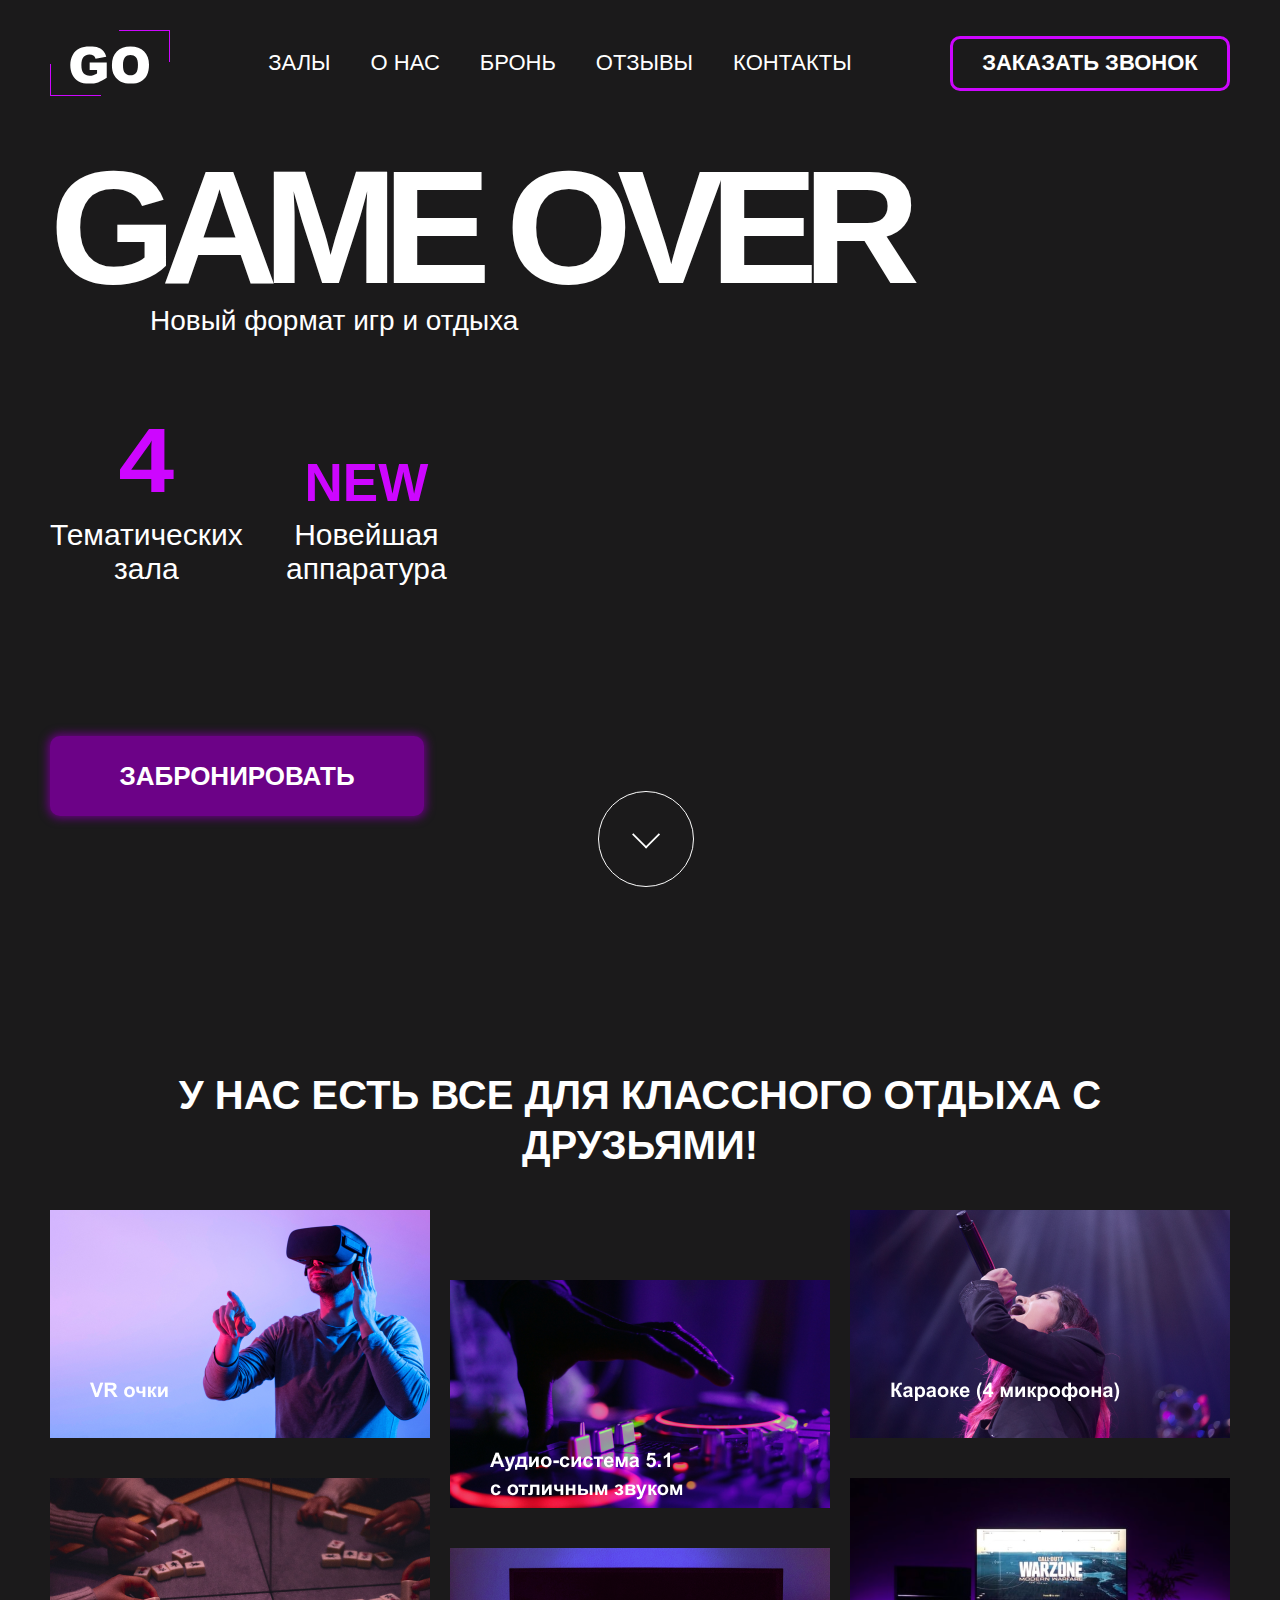
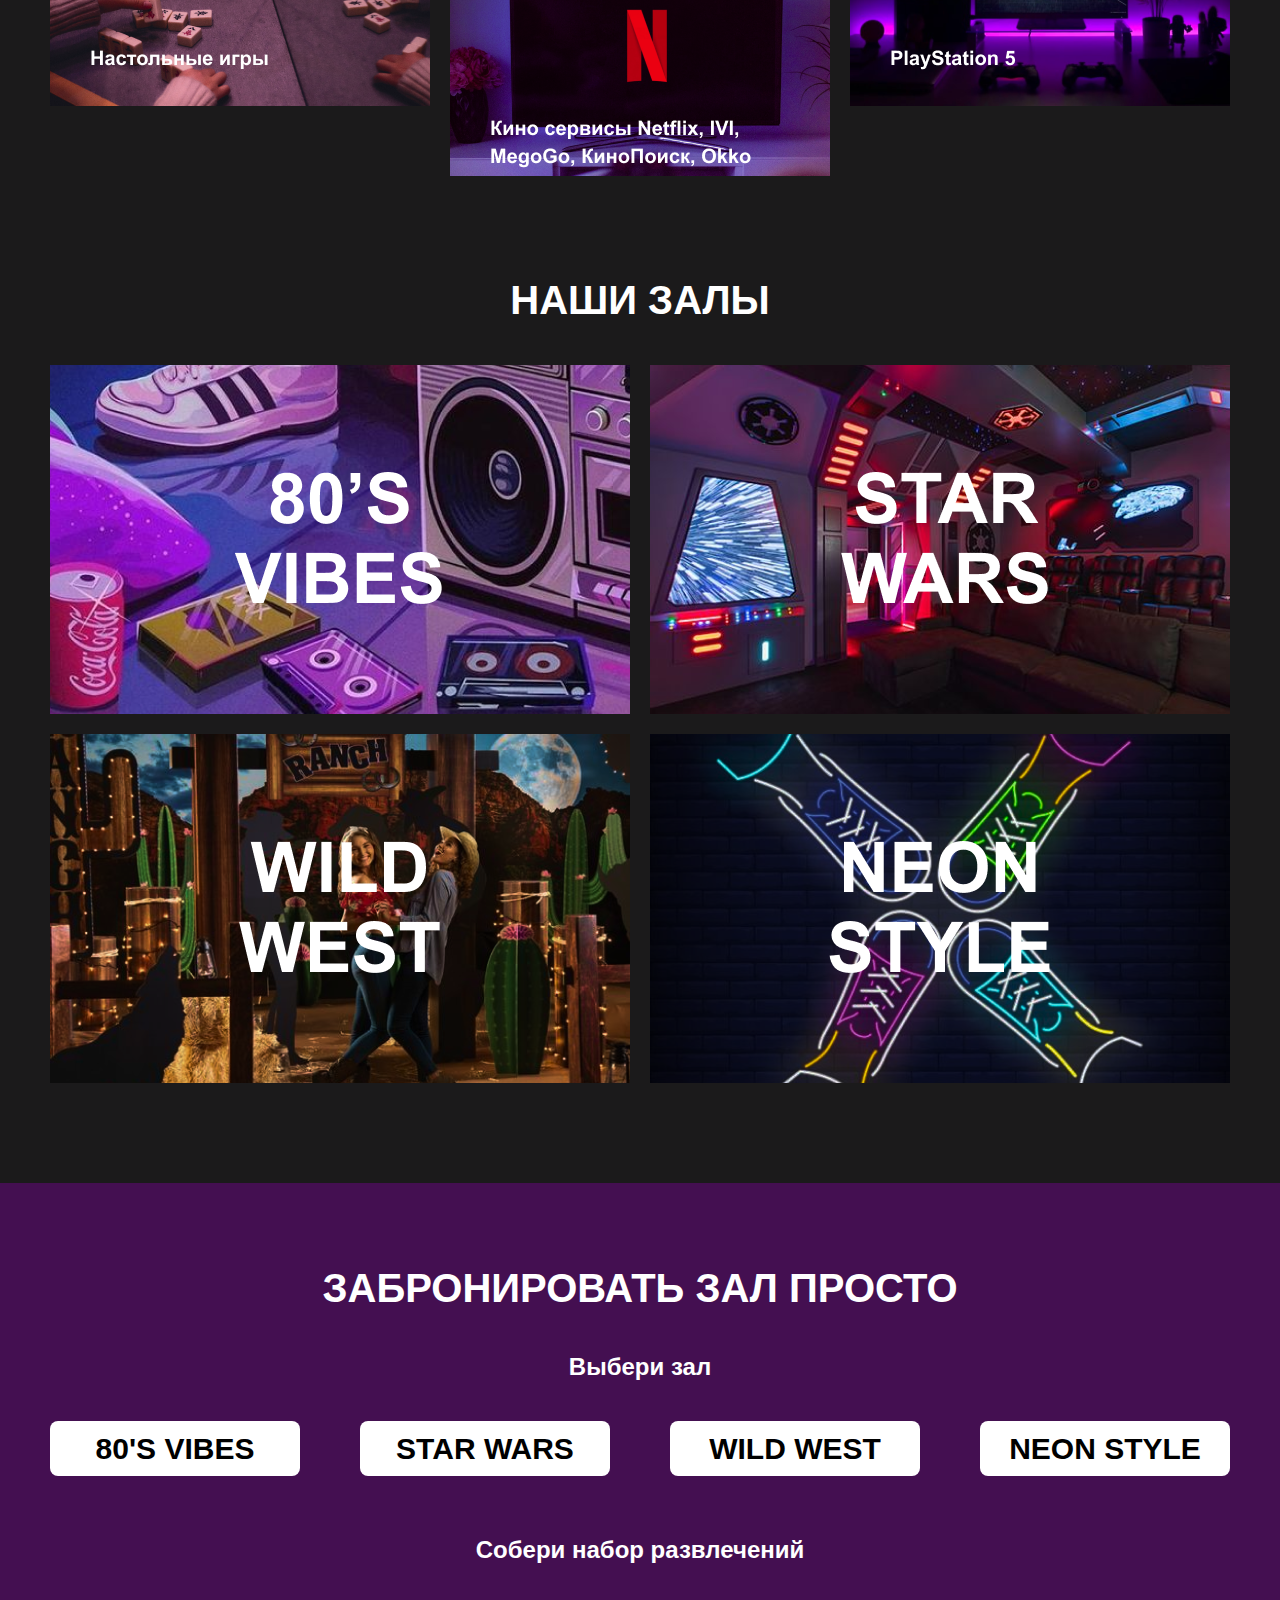
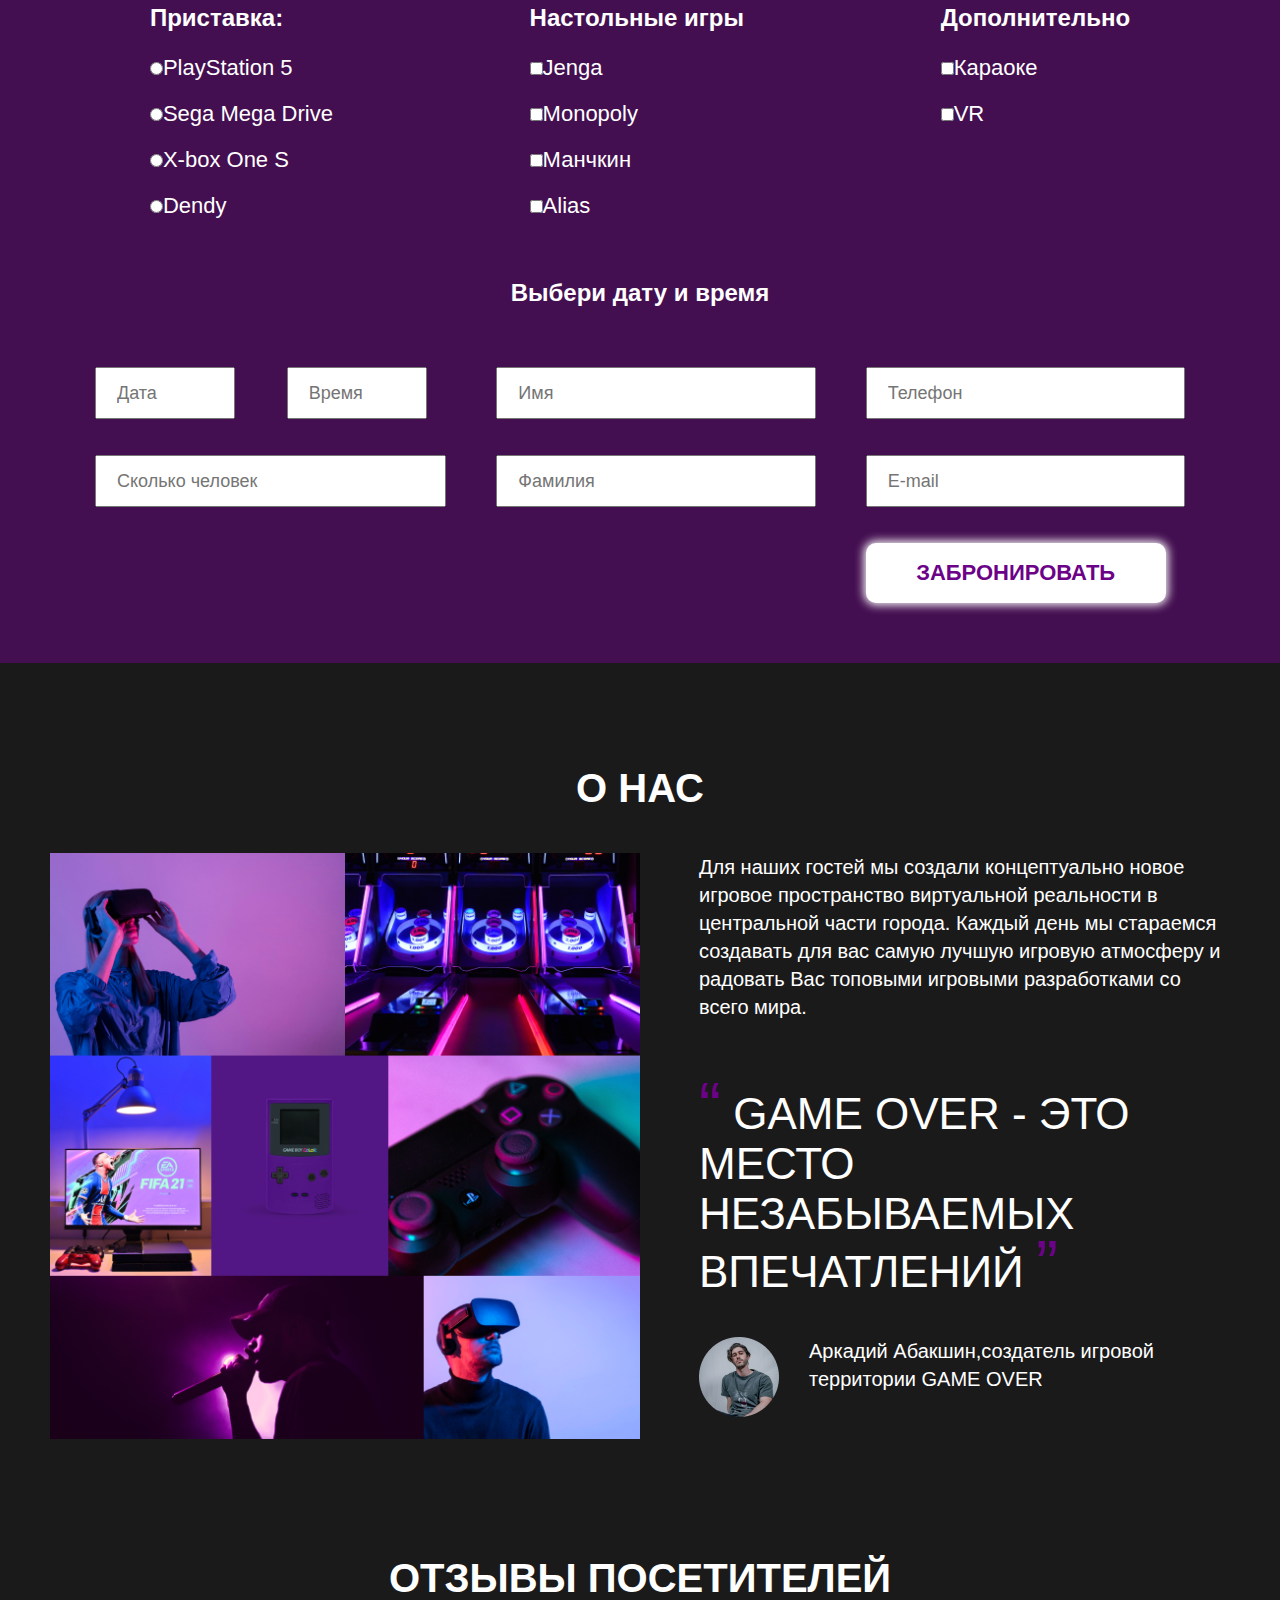
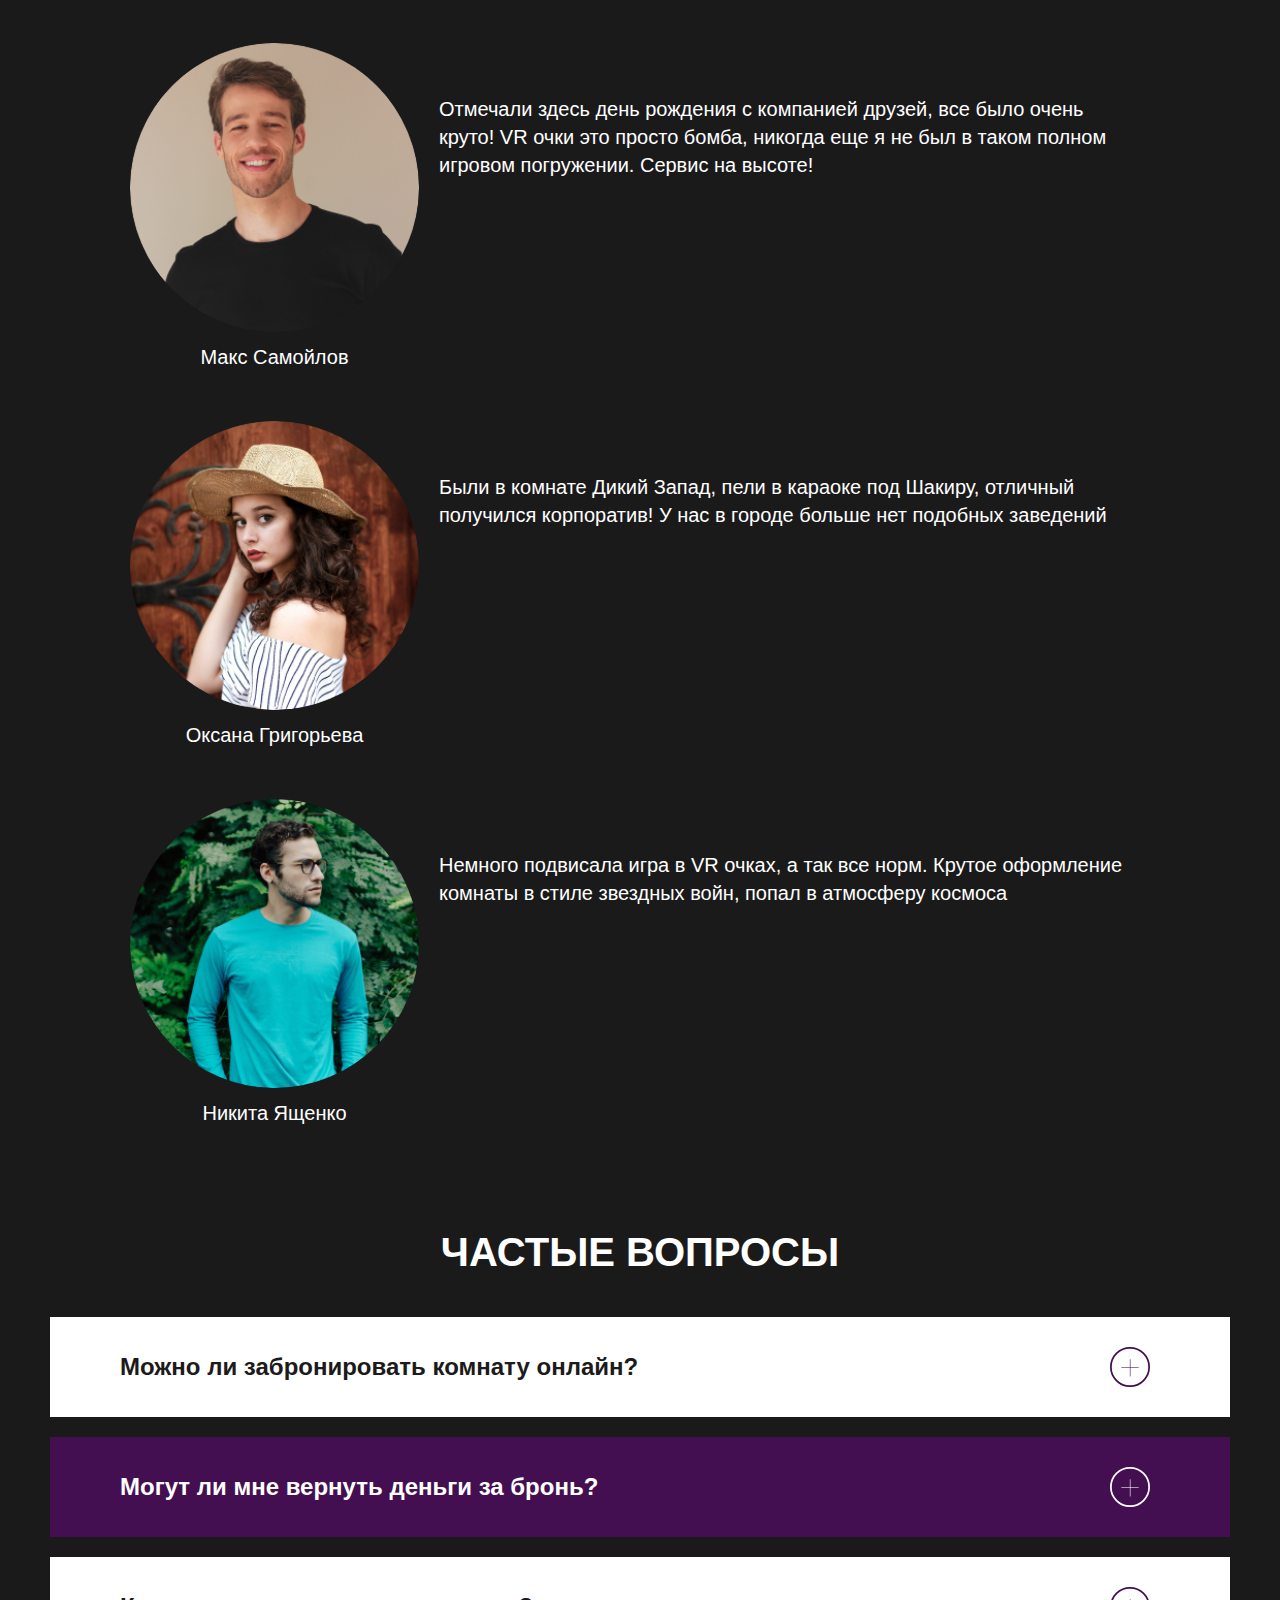
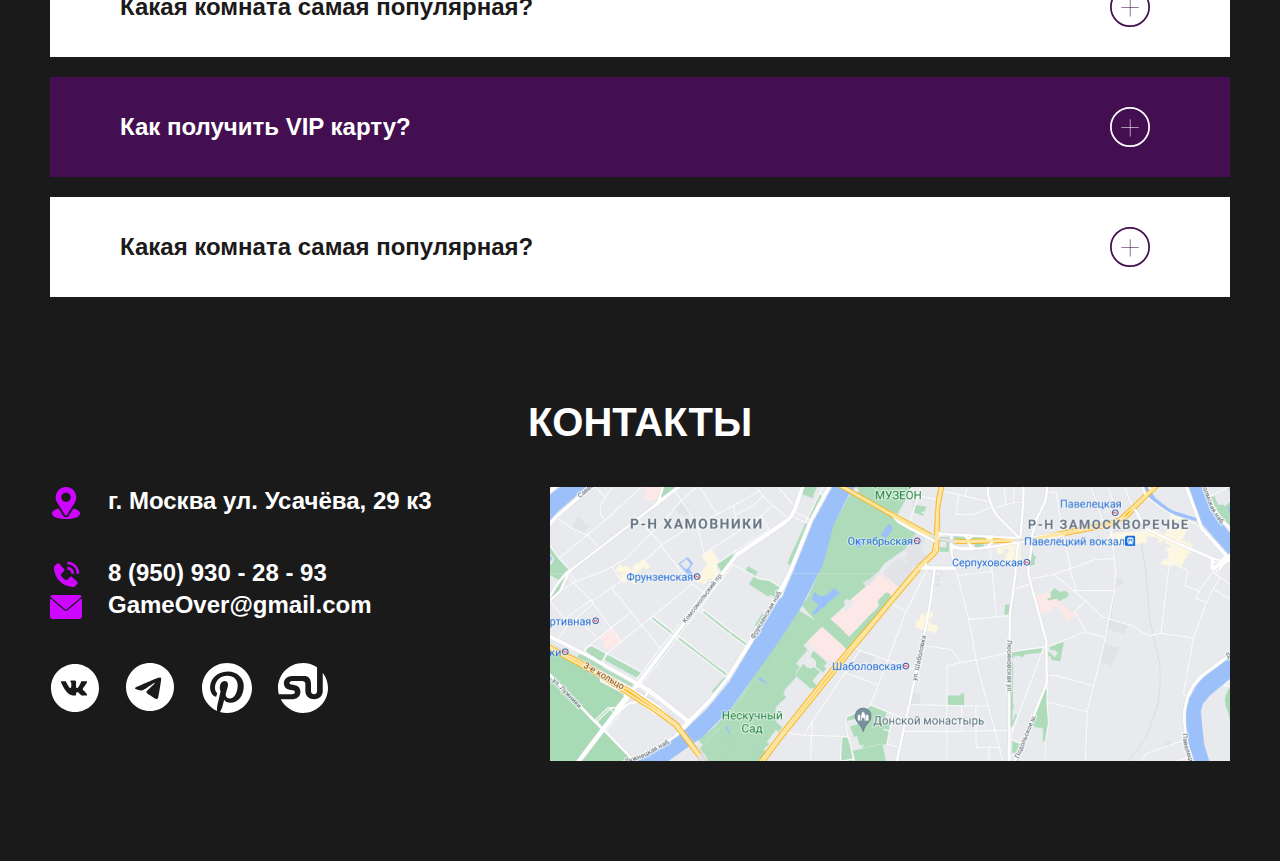
==== commit 58c252af: "third commit" ====
--- a/index.html
+++ b/index.html
@@ -8,72 +8,74 @@
     
 </head>
 <body>
-    <div class="container">
-        <header class="header">
-            <div class="nav">
-                <img src="nav/nav-img/menu.svg" alt="" class="nav__hidden">
-                <img src="nav/nav-img/logo.svg" alt="header logo" class="nav__logo">
-                <div class="nav__list">
-                    <a href="#Rooms">Залы</a>
-                    <a href="#About">О нас</a>
-                    <a href="#Booking">Бронь</a>
-                    <a href="#Rewiew">Отзывы</a>
-                    <a href="#">Контакты</a>
+    <header class="header">
+            <div class="container">
+                <div class="nav">
+                    <img src="nav/nav-img/menu.svg" alt="logo" class="nav__hidden">
+                    <img src="nav/nav-img/logo.svg" alt="header logo" class="nav__logo">
+                    <div class="nav__list">
+                        <a href="#Rooms">Залы</a>
+                        <a href="#About">О нас</a>
+                        <a href="#Booking">Бронь</a>
+                        <a href="#Rewiew">Отзывы</a>
+                        <a href="#Contacts">Контакты</a>
+                    </div>
+                    <button class="nav__call-btn">Заказать Звонок</button>
                 </div>
-                <button class="nav__call-btn">Заказать Звонок</button>
+                <h1 class="header__title">Game over</h1>
+                <p class="header__text">Новый формат игр и отдыха</p>
+                <div class="header__block">
+                    <div class="header__block-first">
+                        <span>
+                            4
+                        </span>
+                        <p>Тематических зала</p>
+                    </div>
+                    <div class="header__block-second">
+                        <span>
+                            new
+                        </span>
+                        <p>Новейшая
+                            аппаратура</p>
+                    </div>
+                </div>
+                <a href="#Booking" class="header__call-btn">забронировать</a>
+                <a href="#Rest" class="header__scroll-btn"></a>
             </div>
-            <h1 class="header__title">Game over</h1>
-            <p class="header__text">Новый формат игр и отдыха</p>
-            <div class="header__block">
-                <div class="header__block-first">
-                    <span>
-                        4
-                    </span>
-                    <p>Тематических зала</p>
-                </div>
-                <div class="header__block-second">
-                    <span>
-                        new
-                    </span>
-                    <p>Новейшая
-                        аппаратура</p>
-                </div>
-            </div>
-            <button onclick="location.href='#Booking'" class="header__call-btn">забронировать</button>
-            <button onclick="location.href='#Rest'" class="header__scroll-btn"></button>
         </header>
-    </div>
         <main class="main">
-            <div class="container">
-                <section id="Rest" class="main__section rest">
-                    <h2 class="rest__title">У нас есть все для классного отдыха с друзьями!</h2>
-                    <div class="rest__img">
-                        <img class="rest__img-first img-scale" src="rest/rest-img/rest-1.png" alt="">
-                        <img class="rest__img-second img-scale" src="rest/rest-img/rest-2.png" alt="">
-                        <img class="rest__img-third img-scale" src="rest/rest-img/rest-3.png" alt="">
-                        <img class="rest__img-fourth img-scale" src="rest/rest-img/rest-4.png" alt="">
-                        <img class="rest__img-fifth img-scale" src="rest/rest-img/rest-5.png" alt="">
-                        <img class="rest__img-sixth img-scale" src="rest/rest-img/rest-6.png" alt="">
+            <section id="Rest" class="main__section rest">
+                    <div class="container">
+                        <h2 class="rest__title">У нас есть все для классного отдыха с друзьями!</h2>
+                        <div class="rest__img">
+                            <img class="rest__img-first img-scale" src="rest/rest-img/rest-1.png" alt="">
+                            <img class="rest__img-second img-scale" src="rest/rest-img/rest-2.png" alt="">
+                            <img class="rest__img-third img-scale" src="rest/rest-img/rest-3.png" alt="">
+                            <img class="rest__img-fourth img-scale" src="rest/rest-img/rest-4.png" alt="">
+                            <img class="rest__img-fifth img-scale" src="rest/rest-img/rest-5.png" alt="">
+                            <img class="rest__img-sixth img-scale" src="rest/rest-img/rest-6.png" alt="">
+                        </div>
                     </div>
                 </section>
                 <section id="Rooms" class="rooms">
-                    <h2 class="rooms__title">наши залы</h2>
-                    <div class="rooms__img">
-                        <a href="vibes/vibes.html">
-                            <img src="rooms/rooms-img/rooms-1.png" alt="" class="rooms__img-first">
-                        </a>
-                        <a href="starwars/starwars.html">
-                            <img src="rooms/rooms-img/rooms-2.png" alt="" class="rooms__img-second">
-                        </a>
-                        <a href="#">
-                            <img src="rooms/rooms-img/rooms-3.png" alt="" class="rooms__img-third">
-                        </a>
-                        <a href="#">
-                            <img src="rooms/rooms-img/rooms-4.png" alt="" class="rooms__img-fourth">
-                        </a>
-                    </div>
-                </section>
-            </div>
+                    <div class="container">
+                        <h2 class="rooms__title">наши залы</h2>
+                        <div class="rooms__img">
+                            <a href="vibes/vibes.html">
+                                <img src="rooms/rooms-img/rooms-1.png" alt="" class="rooms__img-first">
+                            </a>
+                            <a href="starwars/starwars.html">
+                                <img src="rooms/rooms-img/rooms-2.png" alt="" class="rooms__img-second">
+                            </a>
+                            <a href="#">
+                                <img src="rooms/rooms-img/rooms-3.png" alt="" class="rooms__img-third">
+                            </a>
+                            <a href="#">
+                                <img src="rooms/rooms-img/rooms-4.png" alt="" class="rooms__img-fourth">
+                            </a>
+                        </div>
+                    </div>
+                </section>
             <section id="Booking" class="booking">
                 <div class="container">
                   <h2 class="booking__title">Забронировать зал просто</h2>
@@ -163,137 +165,140 @@
                   </form>
                 </div>
             </section>
-            <div class="container">
-                <section id="About" class="about">
-                    <h2 class="about__title">О нас</h2>
-                    <div class="about-block">
-                        <div class="about-block__photo">
-                            <img src="about/about-img/about-1.png" alt="about-block__group" >
-                        </div>
-                        <div class="about-block__vertical">
-                            <p class="about-block__description">
-                                Для наших гостей мы создали концептуально новое игровое пространство виртуальной реальности  в центральной части города.
-                                <br><br>
-                                Каждый день мы стараемся создавать для вас самую лучшую игровую атмосферу и радовать Вас топовыми игровыми разработками со всего мира.
+            <section id="About" class="about">
+                    <div class="container">
+                        <h2 class="about__title">О нас</h2>
+                        <div class="about-block">
+                            <div class="about-block__photo">
+                                <img src="about/about-img/about-1.png" alt="about-block__group" >
+                            </div>
+                            <div class="about-block__vertical">
+                                <p class="about-block__description">
+                                    Для наших гостей мы создали концептуально новое игровое пространство виртуальной реальности  в центральной части города.
+                                
+
+                                    Каждый день мы стараемся создавать для вас самую лучшую игровую атмосферу и радовать Вас топовыми игровыми разработками со всего мира.
+                                </p>
+                                <div class="about-block__quote">
+                                        <p class="about-block__text">
+                                            <span class="text-quote">
+                                                GAME OVER  -  это место незабываемых впечатлений
+                                            </span>
+                                        </p>
+                                    <div class="about-block__quote-main-person main-person">
+                                        <img src="about/about-img/owner-photo.png" alt="Аркадий Абашкин" class="main-person__img">
+                                        <p class="main-person__info">
+                                            Аркадий Абакшин,создатель игровой территории GAME OVER
+                                        </p>
+                                    </div>
+                                </div> 
+                            </div>
+                        </div> 
+                        <div class="about__quote-hidden">
+                            <p class="about__quote-hidden-text">
+                                <span class="text-quote">
+                                    GAME OVER  - это место незабываемых впечатлений
+                                </span>
                             </p>
-                            <div class="about-block__quote">
-                                    <p class="about-block__text">
-                                        <span class="text-quote">
-                                            GAME OVER  - <br> это место незабываемых впечатлений
-                                        </span>
-                                    </p>
-                                <div class="about-block__quote-main-person main-person">
-                                    <img src="about/about-img/owner-photo.png" alt="Аркадий Абашкин" class="main-person__img">
-                                    <p class="main-person__info">
-                                        Аркадий Абакшин,<br>создатель игровой<br> территории GAME OVER
-                                    </p>
+                        </div>
+                        <div class="about__quote-mainperson-hidden main-person">
+                            <img src="about/about-img/owner-photo.png" alt="Аркадий Абашкин" class="main-person__img">
+                            <p class="main-person__info">
+                                Аркадий Абакшин,создатель игровой территории GAME OVER
+                            </p>
+                        </div>
+                    </div>
+                </section>
+                <section id="Rewiew" class="rewiew">
+                    <div class="container">
+                        <h2 class="rewiew__titile">Отзывы посетителей</h2>
+                        <div class="rewiew__first rewiew__block">
+                            <div class="rewiew__first-person">
+                                <div class="image-wrapper">
+                                    <img src="rewiew/rewiew-img/first-rewiew.png" alt="">
                                 </div>
-                            </div> 
-                        </div>
-                    </div> 
-                    <div class="about__quote-hidden">
-                        <p class="about__quote-hidden-text">
-                            <span class="text-quote">
-                                GAME OVER  - это место незабываемых впечатлений
-                            </span>
-                        </p>
-                    </div>
-                    <div class="about__quote-mainperson-hidden main-person">
-                        <img src="about/about-img/owner-photo.png" alt="Аркадий Абашкин" class="main-person__img">
-                        <p class="main-person__info">
-                            Аркадий Абакшин,<br>создатель игровой<br> территории GAME OVER
-                        </p>
-                    </div>
-                </section>
-                <section id="Rewiew" class="rewiew">
-                    <h2 class="rewiew__titile">Отзывы посетителей</h2>
-                    <div class="rewiew__first rewiew__block">
-                        <div class="rewiew__first-person">
-                            <div class="image-wrapper">
-                                <img src="rewiew/rewiew-img/first-rewiew.png" alt="">
-                            </div>
-                            <p>Макс Самойлов</p>
-                        </div>
-                        <p class="rewiew__first-text">Отмечали здесь день рождения с компанией друзей, все было очень круто! VR очки это просто бомба, никогда еще я не был в таком полном игровом погружении. Сервис на высоте!</p>
-                    </div>
-                    <div class="rewiew__second rewiew__block">
-                        <div class="rewiew__second-person">
-                            <div class="image-wrapper">
-                                <img src="rewiew/rewiew-img/second-rewiew.png"                              alt="">                                
-                            </div>
-                            <p>Оксана Григорьева</p>
-                        </div>
-                        <p class="rewiew__second-text">
-                            Были в комнате Дикий Запад, пели в караоке под Шакиру, отличный получился корпоратив! У нас в городе больше нет подобных заведений
-                        </p>
-                    </div>
-                    <div class="rewiew__third rewiew__block">
-                        <div class="rewiew__third-person">
-                            <div class="image-wrapper">
-                                <img src="rewiew/rewiew-img/third-rewiew.png" alt="">
-                            </div>
-                            <p>Никита Ященко</p>
-                        </div>
-                        <p class="rewiew__third-text">
-                            Немного подвисала игра в VR очках, а так все норм. Крутое оформление комнаты в стиле звездных войн, попал в атмосферу космоса
-                        </p>
+                                <p>Макс Самойлов</p>
+                            </div>
+                            <p class="rewiew__first-text">Отмечали здесь день рождения с компанией друзей, все было очень круто! VR очки это просто бомба, никогда еще я не был в таком полном игровом погружении. Сервис на высоте!</p>
+                        </div>
+                        <div class="rewiew__second rewiew__block">
+                            <div class="rewiew__second-person">
+                                <div class="image-wrapper">
+                                    <img src="rewiew/rewiew-img/second-rewiew.png"                              alt="">                                
+                                </div>
+                                <p>Оксана Григорьева</p>
+                            </div>
+                            <p class="rewiew__second-text">
+                                Были в комнате Дикий Запад, пели в караоке под Шакиру, отличный получился корпоратив! У нас в городе больше нет подобных заведений
+                            </p>
+                        </div>
+                        <div class="rewiew__third rewiew__block">
+                            <div class="rewiew__third-person">
+                                <div class="image-wrapper">
+                                    <img src="rewiew/rewiew-img/third-rewiew.png" alt="">
+                                </div>
+                                <p>Никита Ященко</p>
+                            </div>
+                            <p class="rewiew__third-text">
+                                Немного подвисала игра в VR очках, а так все норм. Крутое оформление комнаты в стиле звездных войн, попал в атмосферу космоса
+                            </p>
+                        </div>
                     </div>
                 </section>
                 <section class="faq">
-                    <h2 class="faq__title">
-                        Частые вопросы
-                    </h2>
-                    <p class="faq__question">
-                        Можно ли забронировать комнату онлайн?
-                    </p>
-                    <p class="faq__question">
-                        Могут ли мне вернуть деньги за бронь?
-                    </p>
-                    <p class="faq__question">
-                        Какая комната самая популярная?
-                    </p>
-                    <p class="faq__question">
-                        Как получить VIP карту?
-                    </p>
-                    <p class="faq__question">
-                        Какая комната самая популярная?
-                    </p>
-                </section>
-            </div>
+                    <div class="container">
+                        <h2 class="faq__title">
+                            Частые вопросы
+                        </h2>
+                        <p class="faq__question">
+                            Можно ли забронировать комнату онлайн?
+                        </p>
+                        <p class="faq__question">
+                            Могут ли мне вернуть деньги за бронь?
+                        </p>
+                        <p class="faq__question">
+                            Какая комната самая популярная?
+                        </p>
+                        <p class="faq__question">
+                            Как получить VIP карту?
+                        </p>
+                        <p class="faq__question">
+                            Какая комната самая популярная?
+                        </p>
+                    </div>
+                </section>
         </main>
-        <div class="container">
-            <footer class="contacts">
-                <h2 class="contacts__title">контакты</h2>
-                <div class="contacts__flex">
-                    <div class="contacts__group">
-                        <div class="contacts__location">
-                            <img src="contacts/contacts-img/pointer.svg" alt="">
-                            <a href="#">г. Москва
-                                <br>
-                                ул. Усачёва, 29 к3</a>
-                        </div>
-                        <div class="contacts__phone">
-                            <img src="contacts/contacts-img/phone.svg" alt="">
-                            <a href="#">8 (950) 930 - 28 - 93</a>
-                        </div>
-                        <div class="contacts__mail">
-                            <img src="contacts/contacts-img/mail.svg" alt="">
-                            <a href="#">GameOver@gmail.com</a>
-                        </div>
-                        <div class="contacts__social">
-                            <a href="#"><img src="contacts/contacts-img/social-vk.svg" alt=""></a>
-                            <a href="#"><img src="contacts/contacts-img/social-telegram.svg" alt=""></a>
-                            <a href="#"><img src="contacts/contacts-img/social-pinterest.svg" alt=""></a>
-                            <a href="#"><img src="contacts/contacts-img/social-stumbleupon.svg" alt=""></a>
-                        </div>
-                    </div>
-                    <div class="contacts__img">
-                        <img src="contacts/contacts-img/map.png" alt="">
+        <footer id="Contacts" class="contacts">
+                <div class="container">
+                    <h2 class="contacts__title">контакты</h2>
+                    <div class="contacts__flex">
+                        <div class="contacts__group">
+                            <div class="contacts__location">
+                                <img src="contacts/contacts-img/pointer.svg" alt="">
+                                <a href="#">г. Москва
+
+                                    ул. Усачёва, 29 к3</a>
+                            </div>
+                            <div class="contacts__phone">
+                                <img src="contacts/contacts-img/phone.svg" alt="">
+                                <a href="#">8 (950) 930 - 28 - 93</a>
+                            </div>
+                            <div class="contacts__mail">
+                                <img src="contacts/contacts-img/mail.svg" alt="">
+                                <a href="#">GameOver@gmail.com</a>
+                            </div>
+                            <div class="contacts__social">
+                                <a href="#"><img src="contacts/contacts-img/social-vk.svg" alt=""></a>
+                                <a href="#"><img src="contacts/contacts-img/social-telegram.svg" alt=""></a>
+                                <a href="#"><img src="contacts/contacts-img/social-pinterest.svg" alt=""></a>
+                                <a href="#"><img src="contacts/contacts-img/social-stumbleupon.svg" alt=""></a>
+                            </div>
+                        </div>
+                        <div class="contacts__img">
+                            <img src="contacts/contacts-img/map.png" alt="">
+                        </div>
                     </div>
                 </div>
-                
-                
             </footer>
-        </div>
 </body>
 </html>